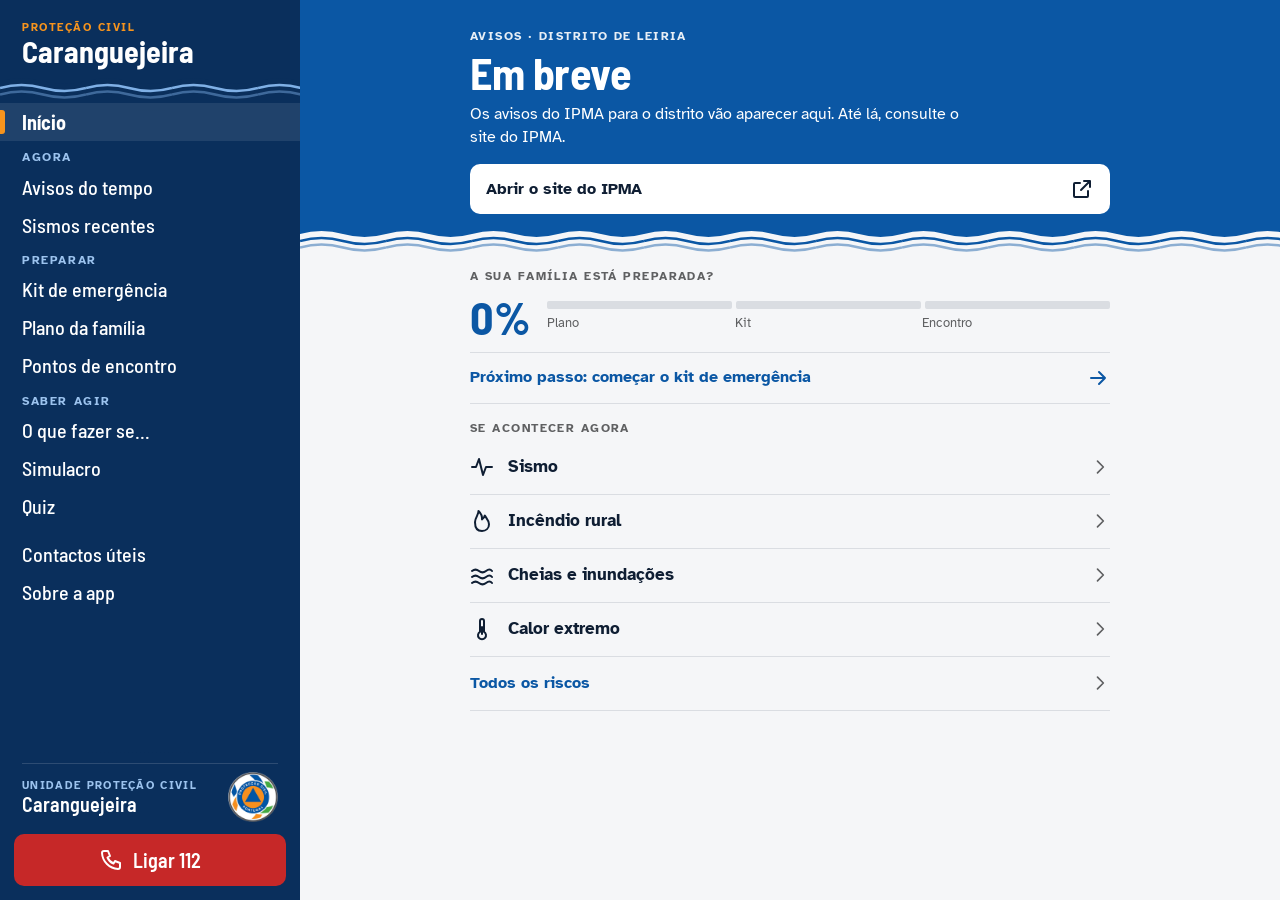
==== app/index.html @ 74f71c4e "Step 1: installable app foundation Add the web app in app/: colour theme and bundled fonts, bottom b" ====
<!doctype html>
<html lang="pt-PT">
<head>
  <meta charset="utf-8">
  <meta name="viewport" content="width=device-width, initial-scale=1, viewport-fit=cover">
  <title>Proteção Civil Caranguejeira</title>
  <meta name="description" content="Avisos, preparação e o que fazer em caso de emergência, para a freguesia de Caranguejeira.">
  <meta name="theme-color" content="#0B57A4">
  <link rel="manifest" href="manifest.webmanifest">
  <link rel="icon" href="icons/icon.svg" type="image/svg+xml">
  <link rel="apple-touch-icon" href="icons/apple-touch-icon.png">
  <meta name="mobile-web-app-capable" content="yes">
  <meta name="apple-mobile-web-app-capable" content="yes">
  <meta name="apple-mobile-web-app-status-bar-style" content="black-translucent">
  <meta name="apple-mobile-web-app-title" content="PC Caranguejeira">
  <link rel="preload" href="fonts/atkinson-hyperlegible-latin-400-normal.woff2" as="font" type="font/woff2" crossorigin>
  <link rel="preload" href="fonts/atkinson-hyperlegible-latin-700-normal.woff2" as="font" type="font/woff2" crossorigin>
  <link rel="preload" href="fonts/barlow-semi-condensed-latin-700-normal.woff2" as="font" type="font/woff2" crossorigin>
  <link rel="stylesheet" href="css/app.css">
  <script type="module" src="js/app.js"></script>
</head>
<body>
  <nav id="menu" class="drawer" aria-label="Menu principal">
    <div class="dtop">
      <p class="wm-s">PROTEÇÃO CIVIL</p>
      <p class="wm">Caranguejeira</p>
    </div>
    <div class="edge"></div>
    <div class="nav">
      <a class="n" href="#/">Início</a>
      <p class="g">AGORA</p>
      <a class="n" href="#/avisos">Avisos do tempo</a>
      <a class="n" href="#/sismos">Sismos recentes</a>
      <p class="g">PREPARAR</p>
      <a class="n" href="#/kit">Kit de emergência</a>
      <a class="n" href="#/plano">Plano da família</a>
      <a class="n" href="#/encontro">Pontos de encontro</a>
      <p class="g">SABER AGIR</p>
      <a class="n" href="#/agir">O que fazer se…</a>
      <a class="n" href="#/simulacro">Simulacro</a>
      <a class="n" href="#/quiz">Quiz</a>
      <div class="gap"></div>
      <a class="n" href="#/contactos">Contactos úteis</a>
      <a class="n" href="#/sobre">Sobre a app</a>
      <button class="n n-install" type="button" data-install data-action="install" hidden>Instalar a app</button>
    </div>
    <div class="unit">
      <div>
        <p class="unit-s">UNIDADE PROTEÇÃO CIVIL</p>
        <p class="unit-n">Caranguejeira</p>
      </div>
      <img src="img/logo-protecao-civil.png" width="50" height="50" alt="Proteção Civil">
    </div>
    <div class="dbar">
      <button class="btn btn-ghost" type="button" data-action="close-menu">
        <svg class="i" viewBox="0 0 24 24" aria-hidden="true"><path d="M6 6l12 12M18 6 6 18"/></svg>Fechar
      </button>
      <a class="btn btn-sos" href="tel:112">
        <svg class="i" viewBox="0 0 24 24" aria-hidden="true"><path d="M5 3h4l2 5-2.5 1.5a11 11 0 0 0 6 6L16 13l5 2v4a2 2 0 0 1-2 2A17 17 0 0 1 3 5a2 2 0 0 1 2-2z"/></svg><span><span class="sos-txt">Ligar </span>112</span>
      </a>
    </div>
  </nav>
  <div class="scrim" data-action="close-menu"></div>

  <main id="view" tabindex="-1"></main>

  <div class="bar">
    <button class="btn btn-menu" type="button" id="btn-menu" aria-controls="menu" aria-expanded="false" data-action="open-menu">
      <svg class="i" viewBox="0 0 24 24" aria-hidden="true"><path d="M4 7h16M4 12h16M4 17h16"/></svg>Menu
    </button>
    <a class="btn btn-sos" href="tel:112">
      <svg class="i" viewBox="0 0 24 24" aria-hidden="true"><path d="M5 3h4l2 5-2.5 1.5a11 11 0 0 0 6 6L16 13l5 2v4a2 2 0 0 1-2 2A17 17 0 0 1 3 5a2 2 0 0 1 2-2z"/></svg>Ligar 112
    </a>
  </div>

  <dialog id="install-sheet" class="sheet" aria-labelledby="sheet-title">
    <h2 id="sheet-title" class="sheet-t">Instalar a app</h2>
    <p class="sheet-d" id="sheet-desc"></p>
    <ol class="steps" id="sheet-steps"></ol>
    <button class="btn btn-primary" type="button" data-action="close-sheet">Percebi</button>
  </dialog>

  <noscript>
    <p class="noscript">Esta app precisa de JavaScript. Em caso de emergência, ligue 112.</p>
  </noscript>
</body>
</html>
---- app/css/app.css ----
/* Proteção Civil Caranguejeira — estilos da app */

@font-face { font-family: "Atkinson"; src: url(../fonts/atkinson-hyperlegible-latin-400-normal.woff2) format("woff2"); font-weight: 400; font-display: swap; }
@font-face { font-family: "Atkinson"; src: url(../fonts/atkinson-hyperlegible-latin-700-normal.woff2) format("woff2"); font-weight: 700; font-display: swap; }
@font-face { font-family: "Barlow SC"; src: url(../fonts/barlow-semi-condensed-latin-500-normal.woff2) format("woff2"); font-weight: 500; font-display: swap; }
@font-face { font-family: "Barlow SC"; src: url(../fonts/barlow-semi-condensed-latin-600-normal.woff2) format("woff2"); font-weight: 600; font-display: swap; }
@font-face { font-family: "Barlow SC"; src: url(../fonts/barlow-semi-condensed-latin-700-normal.woff2) format("woff2"); font-weight: 700; font-display: swap; }

:root {
  /* Cores do logótipo da Proteção Civil */
  --azul: #0B57A4;
  --azul-noite: #0A2F5C;
  --azul-luz: #9CC3EE;
  --laranja-pc: #F7941D;
  --verde: #2E8540;
  /* Cores fixas de emergência (escala de avisos do IPMA e 112) */
  --amarelo: #F2C200;
  --vermelho: #C62828;
  /* Neutros */
  --papel: #F5F6F8;
  --branco: #FFFFFF;
  --linha: #DADDE2;
  --tinta: #0F1E33;
  --tinta-2: #5F6062;

  --f-titulo: "Barlow SC", "Arial Narrow", sans-serif;
  --f-texto: "Atkinson", system-ui, -apple-system, "Segoe UI", sans-serif;

  --menu-w: 320px;
  --bar-h: 78px;
  --safe-t: env(safe-area-inset-top, 0px);
  --safe-b: env(safe-area-inset-bottom, 0px);
  --safe-l: env(safe-area-inset-left, 0px);
  --safe-r: env(safe-area-inset-right, 0px);

  /* Ondas do brasão de Caranguejeira */
  --onda-forma: url("data:image/svg+xml,%3Csvg xmlns='http://www.w3.org/2000/svg' viewBox='0 0 86 24'%3E%3Cpath d='M0 0H86V6Q64.5 12 43 6Q21.5 0 0 6Z'/%3E%3C/svg%3E");
  --onda-linhas: url("data:image/svg+xml,%3Csvg xmlns='http://www.w3.org/2000/svg' viewBox='0 0 86 24' fill='none' stroke='%230B57A4' stroke-width='2.6'%3E%3Cpath d='M0 13Q21.5 7 43 13T86 13'/%3E%3Cpath d='M0 19.5Q21.5 13.5 43 19.5T86 19.5' opacity='.45'/%3E%3C/svg%3E");
  --onda-linhas-claras: url("data:image/svg+xml,%3Csvg xmlns='http://www.w3.org/2000/svg' viewBox='0 0 86 24' fill='none' stroke='%237FB0E6' stroke-width='2.6'%3E%3Cpath d='M0 13Q21.5 7 43 13T86 13'/%3E%3Cpath d='M0 19.5Q21.5 13.5 43 19.5T86 19.5' opacity='.45'/%3E%3C/svg%3E");
}

*, *::before, *::after { box-sizing: border-box; }
html { -webkit-text-size-adjust: 100%; text-size-adjust: 100%; }
body {
  margin: 0;
  min-height: 100dvh;
  font-family: var(--f-texto);
  font-size: 16px;
  line-height: 1.45;
  color: var(--tinta);
  background: var(--papel);
  -webkit-font-smoothing: antialiased;
}
p, h1, h2, h3, ol, ul { margin: 0; }
a { color: inherit; }
button { font: inherit; color: inherit; background: none; border: 0; padding: 0; cursor: pointer; }
img { display: block; max-width: 100%; }
[hidden] { display: none !important; }
:focus-visible { outline: 3px solid var(--laranja-pc); outline-offset: 2px; border-radius: 4px; }
main:focus { outline: none; }

svg.i { width: 24px; height: 24px; fill: none; stroke: currentColor; stroke-width: 2; stroke-linecap: round; stroke-linejoin: round; flex: none; }

.wrap {
  width: 100%;
  max-width: 680px;
  margin: 0 auto;
  padding-left: calc(20px + var(--safe-l));
  padding-right: calc(20px + var(--safe-r));
}

/* ---------- Botões ---------- */
.btn {
  display: flex; align-items: center; justify-content: center; gap: 10px;
  min-height: 52px; padding: 0 16px; border-radius: 10px;
  font-family: var(--f-titulo); font-weight: 600; font-size: 20px; line-height: 1;
  text-decoration: none;
}
.btn-menu { flex: 1; border: 2px solid var(--azul); color: var(--azul); background: var(--branco); }
.btn-sos { flex: 1.25; background: var(--vermelho); color: #fff; }
.btn-ghost { flex: 1; border: 2px solid rgba(255, 255, 255, .7); color: #fff; }
.btn-primary { width: 100%; background: var(--azul); color: #fff; }

/* ---------- Barra de baixo (telemóvel) ---------- */
.bar {
  position: fixed; z-index: 20; left: 0; right: 0; bottom: 0;
  display: flex; gap: 10px;
  padding: 12px calc(14px + var(--safe-r)) calc(12px + var(--safe-b)) calc(14px + var(--safe-l));
  background: var(--branco);
  border-top: 1px solid var(--linha);
}
main { min-height: 100dvh; padding-bottom: calc(var(--bar-h) + var(--safe-b) + 24px); }

/* ---------- Ondas ---------- */
.edge { position: relative; height: 24px; color: var(--edge, var(--azul)); }
.edge::before, .edge::after { content: ""; position: absolute; inset: 0; }
.edge::before {
  background: currentColor;
  -webkit-mask: var(--onda-forma) 0 0 / 86px 24px repeat-x;
  mask: var(--onda-forma) 0 0 / 86px 24px repeat-x;
}
.edge::after { background: var(--onda-linhas) 0 0 / 86px 24px repeat-x; }

/* ---------- Menu lateral ---------- */
.drawer {
  position: fixed; z-index: 40; top: 0; bottom: 0; left: 0;
  width: min(var(--menu-w), 86vw);
  display: flex; flex-direction: column;
  padding-left: var(--safe-l);
  background: var(--azul-noite); color: #fff;
  transform: translateX(-100%); visibility: hidden;
  transition: transform .24s ease, visibility 0s linear .24s;
}
body.menu-open { overflow: hidden; }
body.menu-open .drawer { transform: none; visibility: visible; transition: transform .24s ease; }
.scrim {
  position: fixed; z-index: 30; inset: 0;
  background: rgba(8, 16, 30, .55);
  opacity: 0; visibility: hidden;
  transition: opacity .24s, visibility 0s linear .24s;
}
body.menu-open .scrim { opacity: 1; visibility: visible; transition: opacity .24s; }

.drawer > * { flex-shrink: 0; }
.dtop { padding: calc(28px + var(--safe-t)) 22px 10px; }
.wm-s { font-size: 11px; font-weight: 700; letter-spacing: .14em; }
.wm { font-family: var(--f-titulo); font-weight: 600; font-size: 21px; line-height: 1.05; }
.drawer .wm-s { color: var(--laranja-pc); }
.drawer .wm { font-size: 30px; font-weight: 700; }
.drawer .edge { --edge: var(--azul-noite); margin-top: -2px; }
.drawer .edge::after { background-image: var(--onda-linhas-claras); }

.nav {
  flex: 1 1 auto; min-height: 0; overflow-y: auto; overscroll-behavior: contain; padding: 4px 0;
  /* sombra em cima/em baixo quando há mais itens para deslizar */
  background:
    linear-gradient(var(--azul-noite) 30%, rgba(10, 47, 92, 0)) center top / 100% 32px no-repeat local,
    linear-gradient(rgba(10, 47, 92, 0), var(--azul-noite) 70%) center bottom / 100% 32px no-repeat local,
    radial-gradient(farthest-side at 50% 0, rgba(0, 0, 0, .45), rgba(0, 0, 0, 0)) center top / 100% 12px no-repeat scroll,
    radial-gradient(farthest-side at 50% 100%, rgba(0, 0, 0, .45), rgba(0, 0, 0, 0)) center bottom / 100% 12px no-repeat scroll;
}
.g { padding: 12px 22px 2px; font-size: 11.5px; font-weight: 700; letter-spacing: .14em; color: var(--azul-luz); }
.n {
  position: relative; display: flex; align-items: center; width: 100%; min-height: 44px; padding: 0 22px;
  font-family: var(--f-titulo); font-weight: 500; font-size: 21px; text-align: left;
  color: #fff; text-decoration: none;
}
.n[aria-current="page"] { background: rgba(255, 255, 255, .09); font-weight: 700; }
.n[aria-current="page"]::before {
  content: ""; position: absolute; left: 0; top: 7px; bottom: 7px; width: 5px;
  background: var(--laranja-pc); border-radius: 0 3px 3px 0;
}
.n-install { color: var(--laranja-pc); }
.gap { height: 10px; }

.unit {
  display: flex; align-items: center; justify-content: space-between; gap: 12px;
  margin: 0 22px; padding: 8px 0;
  border-top: 1px solid rgba(255, 255, 255, .14);
}
.unit-s { font-size: 11px; font-weight: 700; letter-spacing: .12em; color: var(--azul-luz); }
.unit-n { font-family: var(--f-titulo); font-weight: 600; font-size: 20px; line-height: 1.15; }
.unit img { width: 50px; height: 50px; flex: none; }
.dbar { display: flex; gap: 10px; padding: 4px 14px calc(14px + var(--safe-b)); }
.dbar .sos-txt { display: none; }

/* ---------- Início: estado atual ---------- */
.status { padding: calc(20px + var(--safe-t)) 0 14px; }
.s-pendente { background: var(--azul); color: #fff; --act-bg: #fff; --act-fg: var(--tinta); }
.s-verde { background: var(--verde); color: #fff; --act-bg: #fff; --act-fg: var(--tinta); }
.s-amarelo { background: var(--amarelo); color: #1A1600; --act-bg: #1A1600; --act-fg: #fff; }
.s-laranja { background: var(--laranja-pc); color: #1A1200; --act-bg: #1A1200; --act-fg: #fff; }
.s-vermelho { background: var(--vermelho); color: #fff; --act-bg: #fff; --act-fg: var(--tinta); }

.top { display: flex; justify-content: space-between; align-items: flex-end; gap: 12px; }
.status .wm-s { opacity: .85; }
.net { display: none; align-items: center; gap: 6px; font-size: 12.5px; font-weight: 700; }
.net::before { content: ""; width: 8px; height: 8px; border-radius: 50%; background: currentColor; }
html.offline .net { display: flex; }

.demo {
  display: inline-block; margin-top: 18px; padding: 3px 8px;
  border: 1.5px solid currentColor; border-radius: 6px;
  font-size: 11.5px; font-weight: 700; letter-spacing: .08em;
}
.lbl { margin-top: 26px; font-size: 12px; font-weight: 700; letter-spacing: .12em; opacity: .9; }
.demo + .lbl { margin-top: 12px; }
.big { margin-top: 6px; font-family: var(--f-titulo); font-weight: 700; font-size: 44px; line-height: 1; letter-spacing: -.01em; }
.desc { margin-top: 8px; max-width: 32em; font-size: 16px; line-height: 1.4; }
.act {
  display: flex; align-items: center; justify-content: space-between; gap: 12px;
  margin-top: 16px; min-height: 50px; padding: 0 16px; border-radius: 10px;
  background: var(--act-bg); color: var(--act-fg);
  font-weight: 700; font-size: 16px; text-decoration: none;
}

/* ---------- Instalar (cartão no início) ---------- */
.install {
  display: flex; align-items: center; gap: 8px;
  margin-top: 16px; padding: 10px 4px 10px 14px;
  background: var(--branco); border: 1px solid var(--linha); border-left: 5px solid var(--azul); border-radius: 10px;
}
.install-txt { flex: 1; min-width: 0; }
.install-t { font-weight: 700; font-size: 16px; }
.install-d { font-size: 14px; color: var(--tinta-2); line-height: 1.3; }
.btn-inst {
  min-height: 44px; padding: 0 14px; border-radius: 8px;
  background: var(--azul); color: #fff;
  font-family: var(--f-titulo); font-weight: 600; font-size: 18px;
}
.x { width: 44px; height: 44px; display: grid; place-items: center; flex: none; color: var(--tinta-2); }
.x svg { width: 20px; height: 20px; }

/* ---------- Início: secções ---------- */
.sec { padding-top: 16px; }
.cap { font-size: 12px; font-weight: 700; letter-spacing: .12em; color: var(--tinta-2); }
.prep { display: flex; align-items: center; gap: 16px; margin-top: 8px; }
.pct { min-width: 2.4ch; font-family: var(--f-titulo); font-weight: 700; font-size: 46px; line-height: 1; color: var(--azul); }
.segs { flex: 1; }
.seg { display: flex; gap: 4px; }
.seg span { position: relative; flex: 1; height: 8px; border-radius: 2px; background: var(--linha); overflow: hidden; }
.seg i { position: absolute; top: 0; bottom: 0; left: 0; background: var(--azul); }
.seglbl { display: flex; margin-top: 5px; font-size: 12.5px; color: var(--tinta-2); }
.seglbl span { flex: 1; }
.next {
  display: flex; align-items: center; justify-content: space-between; gap: 12px;
  margin-top: 12px; min-height: 52px; padding: 12px 0;
  border-top: 1px solid var(--linha); border-bottom: 1px solid var(--linha);
  font-weight: 700; font-size: 16px; color: var(--azul); text-decoration: none;
}

.rows { list-style: none; margin: 4px 0 0; padding: 0; }
.row {
  display: flex; align-items: center; gap: 14px; min-height: 54px;
  border-bottom: 1px solid var(--linha);
  font-size: 17px; font-weight: 700; color: var(--tinta); text-decoration: none;
}
.row .chev { margin-left: auto; width: 20px; height: 20px; color: var(--tinta-2); }
.row.hl { color: var(--hl, #9A5200); }
.row.more { color: var(--azul); font-size: 16px; }

/* ---------- Páginas interiores ---------- */
.phead { padding: calc(12px + var(--safe-t)) 0 10px; background: var(--azul); color: #fff; }
.back {
  display: inline-flex; align-items: center; gap: 6px; min-height: 44px; margin-left: -8px; padding: 0 8px;
  font-weight: 700; font-size: 15px; color: #fff; text-decoration: none;
}
.back svg { width: 20px; height: 20px; }
.ptitle { margin-top: 2px; font-family: var(--f-titulo); font-weight: 700; font-size: 36px; line-height: 1.05; }
.pbody { padding-top: 14px; }

.soon { margin-top: 6px; padding: 4px 0 4px 14px; border-left: 4px solid var(--laranja-pc); }
.soon-k { font-size: 12px; font-weight: 700; letter-spacing: .12em; color: #9A5200; }
.soon-t { margin-top: 4px; font-size: 17px; }
.hint { margin-top: 18px; color: var(--tinta-2); }
.hint a { color: var(--vermelho); font-weight: 700; }

.prose p { margin-top: 10px; font-size: 17px; }
.prose p:first-child { margin-top: 4px; }
.prose h2 { margin-top: 24px; font-family: var(--f-titulo); font-weight: 700; font-size: 24px; }
.prose a { color: var(--azul); font-weight: 700; }
.prose .btn { margin-top: 14px; }
.meta { margin-top: 28px; font-size: 14px; color: var(--tinta-2); }

/* ---------- Guia de instalação ---------- */
.sheet {
  width: 100%; max-width: 520px; margin: auto auto 0; padding: 22px 20px calc(20px + var(--safe-b));
  border: 0; border-radius: 18px 18px 0 0;
  background: var(--branco); color: var(--tinta);
}
.sheet::backdrop { background: rgba(8, 16, 30, .55); }
.sheet-t { font-family: var(--f-titulo); font-weight: 700; font-size: 28px; }
.sheet-d { margin-top: 6px; color: var(--tinta-2); }
.steps { list-style: none; margin: 14px 0 20px; padding: 0; counter-reset: passo; }
.steps li {
  display: flex; align-items: flex-start; gap: 14px; padding: 12px 0;
  border-bottom: 1px solid var(--linha); font-size: 17px; counter-increment: passo;
}
.steps li::before {
  content: counter(passo); flex: none; display: grid; place-items: center; width: 30px; height: 30px; border-radius: 50%;
  background: var(--azul); color: #fff; font-family: var(--f-titulo); font-weight: 700; font-size: 17px;
}
.k { display: inline-flex; align-items: center; gap: 4px; font-weight: 700; white-space: nowrap; vertical-align: bottom; }
.k svg.i { width: 20px; height: 20px; color: var(--azul); }

.noscript { padding: 40px 20px; font-size: 18px; }

/* ---------- Tablet e computador: menu sempre visível ---------- */
@media (min-width: 900px) {
  .drawer { width: 300px; transform: none; visibility: visible; transition: none; }
  .scrim, .bar, .dbar .btn-ghost { display: none; }
  .dbar .sos-txt { display: inline; }
  main { margin-left: 300px; padding-bottom: 48px; }
  .sheet { margin: auto; border-radius: 18px; }
  .status .top > div { display: none; } /* o nome já está no menu */
  .status .lbl { margin-top: 8px; }
}

/* Computador com ecrã baixo: menu mais compacto (rato, não dedo) */
@media (min-width: 900px) and (max-height: 900px) {
  .dtop { padding-top: calc(20px + var(--safe-t)); }
  .n { min-height: 38px; font-size: 20px; }
  .g { padding-top: 8px; }
}

@media (hover: hover) {
  .n:hover { background: rgba(255, 255, 255, .06); }
  .row:hover, .next:hover { background: rgba(11, 87, 164, .04); }
}

@media (prefers-reduced-motion: reduce) {
  .drawer, .scrim { transition: none !important; }
}
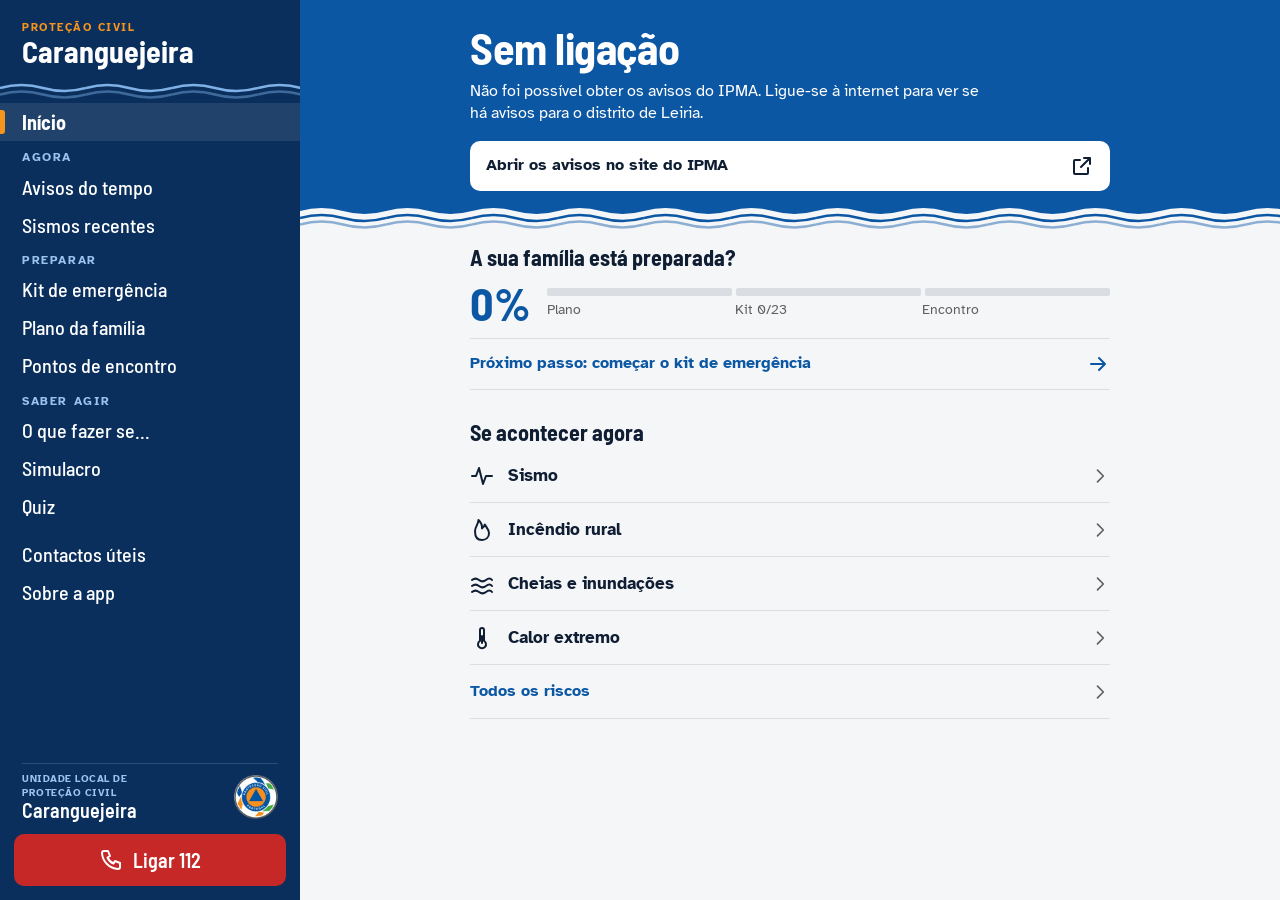
==== commit 87db5c70: "Edit pencil on editable pages, and the unit's official name - A pencil at the top right of Kit, Cont" ====
--- a/app/index.html
+++ b/app/index.html
@@ -46,7 +46,7 @@
     </div>
     <div class="unit">
       <div>
-        <p class="unit-s">UNIDADE PROTEÇÃO CIVIL</p>
+        <p class="unit-s">UNIDADE LOCAL DE PROTEÇÃO CIVIL</p>
         <p class="unit-n">Caranguejeira</p>
       </div>
       <img src="img/logo-protecao-civil.png" width="50" height="50" alt="Proteção Civil">
--- a/app/css/app.css
+++ b/app/css/app.css
@@ -56,8 +56,13 @@
 button { font: inherit; color: inherit; background: none; border: 0; padding: 0; cursor: pointer; }
 img { display: block; max-width: 100%; }
 [hidden] { display: none !important; }
-:focus-visible { outline: 3px solid var(--laranja-pc); outline-offset: 2px; border-radius: 4px; }
+/* Anel de foco em dois tons: tinta com um halo branco. Vê-se em qualquer fundo,
+   incluindo o amarelo, o laranja e o vermelho dos avisos. */
+:focus-visible { outline: 3px solid var(--tinta); outline-offset: 2px; box-shadow: 0 0 0 7px #fff; border-radius: 4px; }
 main:focus { outline: none; }
+
+/* Só para leitores de ecrã */
+.vh { position: absolute; width: 1px; height: 1px; margin: -1px; padding: 0; overflow: hidden; clip: rect(0 0 0 0); white-space: nowrap; border: 0; }
 
 svg.i { width: 24px; height: 24px; fill: none; stroke: currentColor; stroke-width: 2; stroke-linecap: round; stroke-linejoin: round; flex: none; }
 
@@ -129,6 +134,8 @@
 .drawer .wm { font-size: 30px; font-weight: 700; }
 .drawer .edge { --edge: var(--azul-noite); margin-top: -2px; }
 .drawer .edge::after { background-image: var(--onda-linhas-claras); }
+/* No menu azul-noite, o laranja do logótipo tem contraste de sobra (cerca de 6:1). */
+.drawer :focus-visible { outline-color: var(--laranja-pc); box-shadow: none; }
 
 .nav {
   flex: 1 1 auto; min-height: 0; overflow-y: auto; overscroll-behavior: contain; padding: 4px 0;
@@ -154,13 +161,14 @@
 .gap { height: 10px; }
 
 .unit {
-  display: flex; align-items: center; justify-content: space-between; gap: 12px;
+  display: flex; align-items: center; justify-content: space-between; gap: 10px;
   margin: 0 22px; padding: 8px 0;
   border-top: 1px solid rgba(255, 255, 255, .14);
 }
-.unit-s { font-size: 11px; font-weight: 700; letter-spacing: .12em; color: var(--azul-luz); }
+/* Cabe numa linha no menu; num ecrã mais estreito parte-se em duas linhas iguais. */
+.unit-s { font-size: 10px; font-weight: 700; line-height: 1.35; letter-spacing: .05em; color: var(--azul-luz); text-wrap: balance; }
 .unit-n { font-family: var(--f-titulo); font-weight: 600; font-size: 20px; line-height: 1.15; }
-.unit img { width: 50px; height: 50px; flex: none; }
+.unit img { width: 44px; height: 44px; flex: none; }
 .dbar { display: flex; gap: 10px; padding: 4px 14px calc(14px + var(--safe-b)); }
 .dbar .sos-txt { display: none; }
 
@@ -173,54 +181,51 @@
 .s-vermelho { background: var(--vermelho); color: #fff; --act-bg: #fff; --act-fg: var(--tinta); }
 
 .top { display: flex; justify-content: space-between; align-items: flex-end; gap: 12px; }
-.status .wm-s { opacity: .85; }
-.net { display: none; align-items: center; gap: 6px; font-size: 12.5px; font-weight: 700; }
+.status .wm-s { font-size: 13px; opacity: .85; }
+.net { display: none; align-items: center; gap: 6px; font-size: 14px; font-weight: 700; }
 .net::before { content: ""; width: 8px; height: 8px; border-radius: 50%; background: currentColor; }
 html.offline .net { display: flex; }
 
+.estado { margin-top: 26px; }
 .demo {
-  display: inline-block; margin-top: 18px; padding: 3px 8px;
+  display: block; width: fit-content; margin-bottom: 16px; padding: 3px 8px;
   border: 1.5px solid currentColor; border-radius: 6px;
-  font-size: 11.5px; font-weight: 700; letter-spacing: .08em;
-}
-.lbl { margin-top: 26px; font-size: 12px; font-weight: 700; letter-spacing: .12em; opacity: .9; }
-.demo + .lbl { margin-top: 12px; }
-.big { margin-top: 6px; font-family: var(--f-titulo); font-weight: 700; font-size: 44px; line-height: 1; letter-spacing: -.01em; }
-.desc { margin-top: 8px; max-width: 32em; font-size: 16px; line-height: 1.4; }
+  font-size: 13px; font-weight: 700; letter-spacing: .06em;
+}
+.big { font-family: var(--f-titulo); font-weight: 700; font-size: 44px; line-height: 1; letter-spacing: -.01em; text-wrap: balance; }
+/* Nível do aviso: faz parte do título, com ícone e texto, para não depender só da cor. */
+.nivel {
+  display: flex; align-items: center; gap: 8px; margin-bottom: 8px;
+  font-size: 24px; line-height: 1.1; letter-spacing: 0;
+}
+.nivel svg.i { width: 26px; height: 26px; stroke-width: 2.4; }
+.desc { margin-top: 10px; max-width: 32em; font-size: 16px; line-height: 1.4; text-wrap: pretty; }
 .act {
   display: flex; align-items: center; justify-content: space-between; gap: 12px;
   margin-top: 16px; min-height: 50px; padding: 0 16px; border-radius: 10px;
   background: var(--act-bg); color: var(--act-fg);
   font-weight: 700; font-size: 16px; text-decoration: none;
 }
-
-/* ---------- Instalar (cartão no início) ---------- */
-.install {
-  display: flex; align-items: center; gap: 8px;
-  margin-top: 16px; padding: 10px 4px 10px 14px;
-  background: var(--branco); border: 1px solid var(--linha); border-left: 5px solid var(--azul); border-radius: 10px;
-}
-.install-txt { flex: 1; min-width: 0; }
-.install-t { font-weight: 700; font-size: 16px; }
-.install-d { font-size: 14px; color: var(--tinta-2); line-height: 1.3; }
-.btn-inst {
-  min-height: 44px; padding: 0 14px; border-radius: 8px;
-  background: var(--azul); color: #fff;
-  font-family: var(--f-titulo); font-weight: 600; font-size: 18px;
-}
-.x { width: 44px; height: 44px; display: grid; place-items: center; flex: none; color: var(--tinta-2); }
-.x svg { width: 20px; height: 20px; }
+.st-mais {
+  display: flex; align-items: center; gap: 4px; width: fit-content;
+  margin-top: 8px; min-height: 44px;
+  font-weight: 700; font-size: 16px; color: inherit; text-underline-offset: 3px;
+}
+.st-mais .chev { width: 18px; height: 18px; }
+.st-meta { margin-top: 6px; font-size: 14px; line-height: 1.35; }
+.st-meta a { display: inline-block; padding: 4px 0; font-weight: 700; color: inherit; text-underline-offset: 3px; }
 
 /* ---------- Início: secções ---------- */
-.sec { padding-top: 16px; }
-.cap { font-size: 12px; font-weight: 700; letter-spacing: .12em; color: var(--tinta-2); }
-.prep { display: flex; align-items: center; gap: 16px; margin-top: 8px; }
+.sec { padding-top: 30px; }
+.wrap > .sec:first-child { padding-top: 16px; }
+.sh { font-family: var(--f-titulo); font-weight: 700; font-size: 22px; line-height: 1.15; color: var(--tinta); text-wrap: balance; }
+.prep { display: flex; align-items: center; gap: 16px; margin-top: 10px; }
 .pct { min-width: 2.4ch; font-family: var(--f-titulo); font-weight: 700; font-size: 46px; line-height: 1; color: var(--azul); }
 .segs { flex: 1; }
 .seg { display: flex; gap: 4px; }
 .seg span { position: relative; flex: 1; height: 8px; border-radius: 2px; background: var(--linha); overflow: hidden; }
 .seg i { position: absolute; top: 0; bottom: 0; left: 0; background: var(--azul); }
-.seglbl { display: flex; margin-top: 5px; font-size: 12.5px; color: var(--tinta-2); }
+.seglbl { display: flex; margin-top: 6px; font-size: 14px; line-height: 1.2; color: var(--tinta-2); }
 .seglbl span { flex: 1; }
 .next {
   display: flex; align-items: center; justify-content: space-between; gap: 12px;
@@ -239,6 +244,23 @@
 .row.hl { color: var(--hl, #9A5200); }
 .row.more { color: var(--azul); font-size: 16px; }
 
+/* ---------- Instalar (linha no fim do início) ---------- */
+.install {
+  display: flex; align-items: center; gap: 8px;
+  margin-top: 30px; padding: 12px 0;
+  border-top: 1px solid var(--linha); border-bottom: 1px solid var(--linha);
+}
+.install-txt { flex: 1; min-width: 0; }
+.install-t { font-weight: 700; font-size: 17px; }
+.install-d { font-size: 15px; color: var(--tinta-2); line-height: 1.3; }
+.btn-inst {
+  min-height: 44px; padding: 0 16px; border-radius: 8px;
+  background: var(--azul); color: #fff;
+  font-weight: 700; font-size: 16px;
+}
+.x { width: 44px; height: 44px; margin-right: -10px; display: grid; place-items: center; flex: none; color: var(--tinta-2); }
+.x svg { width: 20px; height: 20px; }
+
 /* ---------- Páginas interiores ---------- */
 .phead { padding: calc(12px + var(--safe-t)) 0 10px; background: var(--azul); color: #fff; }
 .back {
@@ -246,14 +268,442 @@
   font-weight: 700; font-size: 15px; color: #fff; text-decoration: none;
 }
 .back svg { width: 20px; height: 20px; }
+.phead .wrap { position: relative; }
+/* Lápis para quem gere a app: abre o formulário desta página no Pages CMS. */
+.ed {
+  position: absolute; top: 0; right: 8px;
+  display: grid; place-items: center; width: 44px; height: 44px; border-radius: 50%;
+  color: #fff; transition: background-color .15s ease-out;
+}
+.ed:hover { background: rgb(255 255 255 / .16); }
+.ed svg { width: 22px; height: 22px; }
 .ptitle { margin-top: 2px; font-family: var(--f-titulo); font-weight: 700; font-size: 36px; line-height: 1.05; }
 .pbody { padding-top: 14px; }
 
-.soon { margin-top: 6px; padding: 4px 0 4px 14px; border-left: 4px solid var(--laranja-pc); }
-.soon-k { font-size: 12px; font-weight: 700; letter-spacing: .12em; color: #9A5200; }
-.soon-t { margin-top: 4px; font-size: 17px; }
+.soon { margin-top: 10px; padding-bottom: 16px; border-bottom: 1px solid var(--linha); }
+.soon-k { font-family: var(--f-titulo); font-weight: 700; font-size: 22px; line-height: 1.15; }
+.soon-t { margin-top: 6px; font-size: 17px; }
 .hint { margin-top: 18px; color: var(--tinta-2); }
 .hint a { color: var(--vermelho); font-weight: 700; }
+.intro { margin-top: 4px; font-size: 17px; text-wrap: pretty; }
+.intro a { color: var(--vermelho); font-weight: 700; }
+
+/* ---------- Guias "O que fazer se…" e contactos ---------- */
+.guia-sec { padding-top: 26px; }
+.pbody > .guia-sec:first-child, [data-guia-visual] > .guia-sec:first-child { padding-top: 6px; }
+.passos { list-style: none; margin: 4px 0 0; padding: 0; }
+.passos li { padding: 12px 0; border-bottom: 1px solid var(--linha); font-size: 17px; line-height: 1.45; text-wrap: pretty; }
+.passos a, .nota a { color: var(--azul); font-weight: 700; text-underline-offset: 3px; }
+.nota { margin-top: 6px; color: var(--tinta-2); }
+
+.cts { list-style: none; margin: 4px 0 0; padding: 0; }
+.cts > li { border-bottom: 1px solid var(--linha); }
+.ct {
+  display: flex; align-items: center; gap: 14px; min-height: 64px; padding: 12px 0;
+  color: var(--tinta); text-decoration: none;
+}
+.ct-fonte { margin-top: -6px; padding-bottom: 12px; font-size: 14px; color: var(--tinta-2); }
+.ct-fonte a { display: inline-block; padding: 4px 0; color: var(--azul); font-weight: 700; text-underline-offset: 3px; }
+.ct-txt { flex: 1; min-width: 0; }
+.ct-t { display: block; font-size: 17px; font-weight: 700; line-height: 1.3; }
+.ct-num { display: block; margin-top: 2px; font-family: var(--f-titulo); font-weight: 700; font-size: 26px; line-height: 1.1; color: var(--azul); }
+.ct-sos .ct-num { color: var(--vermelho); font-size: 34px; }
+.ct-falta { display: block; margin-top: 4px; font-size: 15px; font-weight: 700; color: var(--tinta-2); }
+.ct-d { display: block; margin-top: 4px; font-size: 15px; line-height: 1.35; color: var(--tinta-2); }
+.ct-ic { flex: none; width: 48px; height: 48px; display: grid; place-items: center; border-radius: 50%; background: var(--azul); color: #fff; }
+.ct-sos .ct-ic { background: var(--vermelho); }
+
+/* ---------- Avisos do tempo e sismos (dados do IPMA) ---------- */
+.obtido { margin-top: 8px; font-size: 14px; color: var(--tinta-2); }
+.avs, .sis { list-style: none; margin: 6px 0 0; padding: 0; }
+
+/* Cada aviso diz o nível por escrito; a bola de cor é só um reforço. */
+.av { padding: 14px 0 12px; border-bottom: 1px solid var(--linha); }
+.av-amarelo { --cor: var(--amarelo); --cor-t: #6B5600; }
+.av-laranja { --cor: var(--laranja-pc); --cor-t: #9A5200; }
+.av-vermelho { --cor: var(--vermelho); --cor-t: #A31F1F; }
+.av-n { display: flex; align-items: center; gap: 8px; font-size: 15px; font-weight: 700; color: var(--cor-t); }
+.av-cor { flex: none; width: 14px; height: 14px; border-radius: 50%; background: var(--cor); box-shadow: inset 0 0 0 1.5px rgb(0 0 0 / .2); }
+.av-t { margin-top: 4px; font-family: var(--f-titulo); font-weight: 700; font-size: 26px; line-height: 1.1; }
+.av-q { margin-top: 4px; font-size: 16px; font-weight: 700; }
+.av-d { margin-top: 6px; font-size: 16px; line-height: 1.4; text-wrap: pretty; }
+.av-g {
+  display: inline-flex; align-items: center; gap: 8px; min-height: 44px; margin-top: 2px;
+  font-weight: 700; color: var(--azul); text-underline-offset: 3px;
+}
+.av-g svg.i { width: 18px; height: 18px; }
+
+.sis-i { display: flex; align-items: flex-start; gap: 14px; padding: 12px 0; border-bottom: 1px solid var(--linha); }
+.sis-m { flex: none; width: 66px; display: flex; flex-direction: column; align-items: center; padding-top: 2px; }
+.sis-m b { font-family: var(--f-titulo); font-weight: 700; font-size: 28px; line-height: 1; color: var(--azul); }
+.sis-m span { margin-top: 3px; font-size: 13px; color: var(--tinta-2); }
+.sis-txt { flex: 1; min-width: 0; }
+.sis-r { display: block; font-size: 17px; font-weight: 700; line-height: 1.3; }
+.sis-q { display: block; margin-top: 2px; font-size: 15px; color: var(--tinta-2); }
+.sis-s { display: block; margin-top: 4px; font-size: 15px; font-weight: 700; color: #9A5200; }
+.sis-vazio { margin-top: 8px; font-size: 16px; }
+.pbody > .next { margin-top: 26px; }
+
+/* Ponto "ao vivo" junto da hora: cheio com dados frescos, vazio sem ligação. */
+.vivo {
+  position: relative; display: inline-block; width: 8px; height: 8px; margin-right: 7px;
+  border-radius: 50%; background: currentColor; vertical-align: 1px;
+}
+.vivo::after {
+  content: ""; position: absolute; inset: 0; border-radius: 50%;
+  border: 1.5px solid currentColor; opacity: 0;
+}
+.vivo.pulsar::after { animation: vivo 1.1s cubic-bezier(.16, 1, .3, 1); }
+@keyframes vivo { from { transform: scale(1); opacity: .8; } to { transform: scale(3.2); opacity: 0; } }
+.vivo-off { background: transparent; box-shadow: inset 0 0 0 1.5px currentColor; }
+.obtido .vivo { color: var(--verde); }
+.obtido .vivo-off { color: var(--tinta-2); }
+
+/* Tocar numa barra ou num ponto realça a linha correspondente da lista. */
+.av, .sis-btn { margin-inline: -8px; padding-inline: 8px; }
+.av.foco { animation: realce 1.8s ease-out; }
+@keyframes realce { from { background: color-mix(in srgb, var(--cor, var(--azul)) 26%, transparent); } }
+
+/* Avisos: os próximos 3 dias numa linha, com a hora atual marcada. */
+.tl { margin: 18px 0 2px; }
+.tl-dias { display: grid; grid-template-columns: repeat(3, 1fr); font-size: 14px; font-weight: 700; color: var(--tinta-2); }
+.tl-dias span { padding: 0 0 2px 6px; border-left: 1.5px solid var(--linha); }
+.tl-linhas { position: relative; padding-bottom: 24px; }
+.tl-linha { padding-top: 8px; }
+/* O nome tapa a linha "Agora" para se ler bem. */
+.tl-nome { position: relative; z-index: 1; display: block; width: fit-content; padding-right: 8px; background: var(--papel); font-size: 15px; font-weight: 700; line-height: 1.2; }
+.tl-pista {
+  position: relative; display: block; height: 18px; margin-top: 4px; border-radius: 5px;
+  background:
+    linear-gradient(90deg, transparent calc(33.333% - 1px), rgb(15 30 51 / .14) 0 calc(33.333% + .5px), transparent 0 calc(66.666% - 1px), rgb(15 30 51 / .14) 0 calc(66.666% + .5px), transparent 0),
+    #E8EBEF;
+}
+.tl-b {
+  position: absolute; top: 0; bottom: 0; left: var(--x); width: var(--w);
+  border-radius: 5px; background: var(--cor); box-shadow: inset 0 0 0 1px rgb(0 0 0 / .2); cursor: pointer;
+}
+.tl-amarelo { --cor: var(--amarelo); }
+.tl-laranja { --cor: var(--laranja-pc); }
+.tl-vermelho { --cor: var(--vermelho); }
+.tl-livre { --cor: #CBE5D2; box-shadow: none; cursor: default; }
+.tl-agora { position: absolute; top: 2px; bottom: 20px; left: var(--x); width: 2px; margin-left: -1px; background: var(--tinta); border-radius: 1px; }
+.tl-agora > span { position: absolute; top: 100%; left: 50%; margin-top: 3px; transform: translateX(-50%); font-size: 13px; font-weight: 700; white-space: nowrap; }
+.tl-agora.ini > span { left: -1px; transform: none; }
+/* A barra desenha-se da esquerda para a direita, como o tempo a passar. */
+.tl.play .tl-b { animation: tl-revelar .75s cubic-bezier(.16, 1, .3, 1) calc(150ms + var(--i, 0) * 90ms) both; }
+.tl.play .tl-agora { animation: tl-agora .45s cubic-bezier(.16, 1, .3, 1) 60ms both; }
+@keyframes tl-revelar { from { clip-path: inset(0 100% 0 0 round 5px); } to { clip-path: inset(0 0 0 0 round 5px); } }
+@keyframes tl-agora { from { opacity: 0; transform: scaleY(.2); } }
+
+/* Sismos: Caranguejeira ao centro, anéis a 25, 50 e 100 km. 1 unidade do SVG = 1 km. */
+.radar { margin: 14px auto 0; max-width: 400px; }
+.radar-svg { display: block; width: 100%; height: auto; overflow: visible; }
+.radar-fundo { fill: var(--branco); }
+.radar-eixo { stroke: var(--linha); stroke-width: 1; stroke-dasharray: 2 4; vector-effect: non-scaling-stroke; }
+.radar-anel { fill: none; stroke: #C3C9D1; stroke-width: 1; vector-effect: non-scaling-stroke; transform-box: fill-box; transform-origin: center; }
+.radar-km, .radar-lbl, .radar-n, .radar-escala text { font-family: var(--f-texto); font-size: 8.6px; fill: var(--tinta-2); }
+.radar-lbl, .radar-n { font-weight: 700; fill: var(--tinta); }
+.radar-n { text-anchor: middle; }
+/* Os nomes ficam por cima dos pontos, com um contorno branco, e não apanham toques. */
+.radar-textos text { paint-order: stroke; stroke: var(--branco); stroke-width: 3px; stroke-linejoin: round; pointer-events: none; }
+.radar-lbl-ref { fill: var(--tinta-2); }
+.radar-ref { fill: var(--tinta-2); }
+.radar-centro { fill: var(--vermelho); stroke: var(--branco); stroke-width: 1.5; vector-effect: non-scaling-stroke; }
+.radar-ponto {
+  fill: var(--azul); fill-opacity: .3; stroke: var(--azul); stroke-width: 1.2; vector-effect: non-scaling-stroke;
+  transform-box: fill-box; transform-origin: center;
+}
+.recente .radar-ponto, .radar-escala .radar-ponto { fill-opacity: .8; }
+.radar-onda { fill: none; stroke: var(--azul); stroke-width: 1.5; vector-effect: non-scaling-stroke; opacity: 0; transform-box: fill-box; transform-origin: center; }
+.radar-toque { fill: transparent; cursor: pointer; }
+.radar-p.sel .radar-ponto { fill-opacity: 1; stroke: var(--tinta); stroke-width: 2.5; }
+.radar-leg { display: flex; align-items: flex-start; gap: 14px; margin-top: 12px; }
+.radar-escala { flex: none; width: 152px; height: auto; }
+.radar-leg p { font-size: 14px; line-height: 1.4; color: var(--tinta-2); text-wrap: pretty; }
+/* Os anéis abrem-se a partir do centro; depois cada sismo aparece, do mais antigo para o
+   mais recente, com uma onda a espalhar-se a partir do epicentro. */
+.radar.play .radar-anel { animation: radar-anel .8s cubic-bezier(.16, 1, .3, 1) calc(var(--i) * 120ms) both; }
+.radar.play .radar-ponto { animation: radar-ponto .5s cubic-bezier(.16, 1, .3, 1) var(--d) both; }
+.radar.play .radar-onda, .radar-p.pulsar .radar-onda { animation: radar-onda 1.3s cubic-bezier(.16, 1, .3, 1) var(--d) both; }
+.radar-p.pulsar .radar-onda { --d: 0ms; }
+@keyframes radar-anel { from { transform: scale(.15); opacity: 0; } }
+@keyframes radar-ponto { from { transform: scale(0); } }
+@keyframes radar-onda { from { transform: scale(1); opacity: .75; } to { transform: scale(4.2); opacity: 0; } }
+
+.sis-btn { width: calc(100% + 16px); text-align: left; cursor: pointer; }
+.sis-btn[aria-pressed="true"] { background: #E3EDF8; }
+.sis-btn[aria-pressed="true"] .sis-m b { color: var(--tinta); }
+
+/* ---------- Figuras dos guias (folha de referência para quem edita) ---------- */
+.figs {
+  list-style: none; margin: 16px 0 0; padding: 0;
+  display: grid; grid-template-columns: repeat(auto-fill, minmax(104px, 1fr)); gap: 18px 12px;
+}
+.figs li { display: flex; flex-direction: column; align-items: center; gap: 6px; }
+.figs code { font-size: 14px; font-weight: 700; color: var(--tinta); overflow-wrap: anywhere; text-align: center; }
+
+/* ---------- Kit de emergência ---------- */
+.kit-prog { margin-top: 18px; }
+.kit-num { display: flex; align-items: baseline; gap: 8px; }
+.kit-de { font-size: 17px; font-weight: 700; color: var(--tinta-2); }
+.kit-prog .seg { margin-top: 10px; }
+.kit-cat { padding-top: 26px; }
+.kit-h { display: flex; align-items: baseline; justify-content: space-between; gap: 12px; }
+.kit-n { flex: none; font-family: var(--f-texto); font-size: 15px; font-weight: 700; color: var(--tinta-2); }
+.kit-dica { margin-top: 2px; font-size: 15px; color: var(--tinta-2); }
+
+/* ---------- Guias visuais: passos curtos com figuras ---------- */
+.vis-passos { list-style: none; margin: 6px 0 0; padding: 0; }
+.vis-passo { display: flex; align-items: center; gap: 16px; padding: 14px 0; border-bottom: 1px solid var(--linha); }
+.fig-caixa { position: relative; flex: none; }
+.fig {
+  display: block; width: 92px; height: 92px; padding: 8px;
+  border: 1px solid var(--linha); border-radius: 14px; background: var(--branco);
+  transition: transform .12s ease-out;
+}
+.fig:active { transform: scale(.96); }
+.fig-svg { display: block; width: 100%; height: 100%; overflow: hidden; }
+.fig-n {
+  position: absolute; z-index: 1; top: -9px; left: -9px;
+  display: grid; place-items: center; width: 34px; height: 34px;
+  border: 3px solid var(--papel); border-radius: 50%; background: var(--azul); color: #fff;
+  font-family: var(--f-titulo); font-weight: 700; font-size: 17px; line-height: 1;
+}
+.vis-txt { flex: 1; min-width: 0; }
+.vis-t { font-family: var(--f-titulo); font-weight: 700; font-size: 22px; line-height: 1.15; text-wrap: balance; }
+.vis-q { color: var(--vermelho); }
+.nw { white-space: nowrap; }
+.vis-t a { color: inherit; text-underline-offset: 3px; }
+.vis-d { margin-top: 4px; font-size: 16px; line-height: 1.4; color: var(--tinta-2); text-wrap: pretty; }
+
+/* Recolhidos: o que não é urgente */
+.mais-grupo { margin-top: 26px; border-top: 1px solid var(--linha); }
+.mais { border-bottom: 1px solid var(--linha); }
+.mais > summary {
+  display: flex; align-items: center; justify-content: space-between; gap: 12px; min-height: 58px;
+  list-style: none; cursor: pointer;
+  font-family: var(--f-titulo); font-weight: 700; font-size: 22px;
+}
+.mais > summary::-webkit-details-marker { display: none; }
+.mais > summary .chev { width: 22px; height: 22px; color: var(--tinta-2); transition: transform .25s cubic-bezier(.16, 1, .3, 1); }
+.mais[open] > summary .chev { transform: rotate(90deg); }
+.mais .passos { margin: 0 0 6px; }
+.mais .passos li:last-child { border-bottom: 0; }
+@supports selector(::details-content) {
+  .mais { interpolate-size: allow-keywords; }
+  .mais::details-content { height: 0; overflow: clip; transition: height .3s cubic-bezier(.16, 1, .3, 1), content-visibility .3s allow-discrete; }
+  .mais[open]::details-content { height: auto; }
+}
+
+/* Desenho das figuras */
+.f-l { fill: none; stroke: var(--tinta); stroke-width: 2.5; stroke-linecap: round; stroke-linejoin: round; }
+.f-p { fill: none; stroke: var(--tinta); stroke-width: 4.5; stroke-linecap: round; stroke-linejoin: round; }
+.f-h { fill: var(--tinta); }
+.f-branco { fill: #fff; stroke: var(--tinta); stroke-width: 2.5; stroke-linejoin: round; }
+.f-folha { fill: var(--azul-luz); stroke: var(--tinta); stroke-width: 2.5; stroke-linejoin: round; }
+.f-vidro { fill: #DCEAF8; }
+.f-escuro { fill: #2B3A4F; }
+.f-fogo { fill: var(--vermelho); }
+.f-fogo2 { fill: var(--amarelo); }
+.f-fumo { fill: #A9B1BB; }
+.f-calor { fill: none; stroke: var(--vermelho); stroke-width: 2.5; stroke-linecap: round; }
+.f-onda { fill: none; stroke: var(--azul); stroke-width: 2.5; stroke-linecap: round; }
+.f-nao { stroke: var(--vermelho); stroke-width: 3.5; stroke-linecap: round; }
+.f-num { font-family: var(--f-titulo); font-weight: 700; font-size: 12px; fill: var(--vermelho); text-anchor: middle; }
+.f-tacho { fill: var(--tinta); }
+.f-pega { fill: none; stroke: var(--tinta); stroke-width: 4; stroke-linecap: round; }
+.f-braco { fill: none; stroke: var(--tinta); stroke-width: 6; stroke-linecap: round; }
+.f-dedo { fill: none; stroke: var(--tinta); stroke-width: 3.4; stroke-linecap: round; }
+.f-peitoril { fill: none; stroke: var(--tinta); stroke-width: 4; stroke-linecap: round; }
+.f-mesa, .f-poste { fill: none; stroke: var(--tinta); stroke-width: 4.5; stroke-linecap: round; }
+.f-tronco { fill: none; stroke: #5B4A3A; stroke-width: 4.5; stroke-linecap: round; }
+.f-copa { fill: var(--verde); }
+.f-ramo { fill: none; stroke: #5B4A3A; stroke-width: 3; stroke-linecap: round; }
+.f-carro { fill: var(--azul-luz); stroke: var(--tinta); stroke-width: 2.5; stroke-linejoin: round; }
+.f-vidro-carro { fill: #fff; }
+.f-roda { fill: var(--tinta); }
+.f-seta, .f-cadeira { fill: none; stroke: var(--tinta); stroke-width: 3; stroke-linecap: round; stroke-linejoin: round; }
+.f-seta-azul { fill: none; stroke: var(--azul); stroke-width: 3; stroke-linecap: round; stroke-linejoin: round; }
+.f-tracejado { fill: none; stroke: var(--azul); stroke-width: 3; stroke-linecap: round; stroke-dasharray: 2 6; }
+.f-janelas { fill: none; stroke: var(--tinta-2); stroke-width: 3; }
+.f-tijolo { fill: var(--tinta-2); }
+.f-rasto, .f-vento { fill: none; stroke: var(--tinta-2); stroke-width: 2.5; stroke-linecap: round; }
+.f-tremor { fill: none; stroke: var(--tinta-2); stroke-width: 2; stroke-linecap: round; stroke-linejoin: round; }
+.f-garrafa { fill: var(--laranja-pc); stroke: var(--tinta); stroke-width: 2.5; stroke-linejoin: round; }
+.f-pau { stroke: #8A6A3A; stroke-width: 3; stroke-linecap: round; }
+.f-agua { fill: #7FB0E6; }
+.f-gota { fill: var(--azul); }
+.f-pano { fill: #fff; stroke: var(--tinta); stroke-width: 2; }
+.f-olho { fill: #fff; }
+.f-cabo { fill: none; stroke: var(--tinta); stroke-width: 2.5; stroke-linecap: round; }
+.f-faisca { fill: none; stroke: var(--laranja-pc); stroke-width: 2.5; stroke-linecap: round; }
+.f-ok { fill: var(--azul); }
+.f-visto { fill: none; stroke: #fff; stroke-width: 3; stroke-linecap: round; stroke-linejoin: round; }
+.f-sol { fill: var(--amarelo); }
+.f-raios { fill: none; stroke: var(--laranja-pc); stroke-width: 2.5; stroke-linecap: round; }
+.f-estore { fill: #E9EDF2; stroke: var(--tinta); stroke-width: 2; }
+.f-ripas { fill: none; stroke: var(--tinta-2); stroke-width: 1.5; }
+.f-pa { fill: var(--tinta-2); }
+.f-coracao { fill: var(--vermelho); }
+.f-nuvem { fill: #7A8594; }
+.f-raio { fill: var(--amarelo); stroke: var(--tinta); stroke-width: 1.5; stroke-linejoin: round; }
+.f-bengala { fill: none; stroke: #5B4A3A; stroke-width: 2.5; stroke-linecap: round; }
+.f-gorro { fill: var(--azul); }
+.f-cachecol { fill: var(--vermelho); }
+.f-neve, .f-ar { fill: none; stroke: var(--azul); stroke-width: 2.5; stroke-linecap: round; }
+.f-fumo-l { fill: none; stroke: #A9B1BB; stroke-width: 3; stroke-linecap: round; }
+.f-cama { fill: none; stroke: var(--tinta); stroke-width: 3.5; stroke-linecap: round; stroke-linejoin: round; }
+.f-lua { fill: var(--amarelo); }
+.f-desligar { fill: none; stroke: var(--vermelho); stroke-width: 3; stroke-linecap: round; }
+.f-placa { fill: var(--laranja-pc); stroke: var(--tinta); stroke-width: 1.5; }
+.f-bandeira { fill: var(--azul); }
+.f-luz { fill: #FFE680; }
+.f-l-claro { fill: none; stroke: #fff; stroke-width: 2; stroke-linecap: round; }
+.f-pulso { fill: none; stroke: var(--vermelho); stroke-width: 2.5; stroke-linecap: round; stroke-linejoin: round; }
+
+/* Movimento das figuras: cada uma mostra o gesto uma vez (classe .play) e acaba no desenho final. */
+.fig-svg [class*="fx-"] { transform-box: fill-box; transform-origin: 50% 50%; }
+.fig-svg .fx-tremer, .fig-svg .fx-apagar { transform-origin: 50% 100%; }
+.fig-svg .fx-fechar { transform-origin: 0 50%; }
+.fig-svg .fx-acenar { transform-box: view-box; transform-origin: 28px 34px; }
+.fig-svg .fx-apagar { transform: scale(0); opacity: 0; }
+.fig-svg .fx-riscar { stroke-dasharray: 1; }
+.fig-svg .fx-abrir { transform-origin: 0 50%; }
+.fig-svg .fx-dobrar, .fig-svg .fx-encher { transform-origin: 50% 100%; }
+.fig-svg .fx-baixar { transform-origin: 50% 0; }
+.fig-svg .fx-rasto { opacity: 0; }
+
+.fig.play .fx-correr { animation: f-correr 1.3s ease-out var(--atraso, 0ms) both; }
+.fig.play .fx-tremer { animation: f-tremer .35s ease-in-out var(--atraso, 0ms) 4 alternate; }
+.fig.play .fx-fechar { animation: f-fechar 1.1s cubic-bezier(.65, 0, .35, 1) calc(var(--atraso, 0ms) + 150ms) both; }
+.fig.play .fx-vibrar { animation: f-vibrar .5s ease-in-out var(--atraso, 0ms) 2; }
+.fig.play .fx-ondas path { animation: f-onda .7s ease-out calc(var(--atraso, 0ms) + 200ms) 2 backwards; }
+.fig.play .fx-ondas .f-onda2 { animation-delay: calc(var(--atraso, 0ms) + 350ms); }
+.fig.play .fx-fumo { animation: f-fumo 1.6s ease-out var(--atraso, 0ms) both; }
+.fig.play .fx-gatas { animation: f-gatas 1.6s ease-out var(--atraso, 0ms) both; }
+.fig.play .fx-mao { animation: f-mao 1.6s ease-in-out var(--atraso, 0ms) both; }
+.fig.play .fx-calor path { animation: f-calor 1s ease-out calc(var(--atraso, 0ms) + 550ms) both; }
+.fig.play .fx-calor path + path { animation-delay: calc(var(--atraso, 0ms) + 700ms); }
+.fig.play .fx-descer { animation: f-descer 1.4s ease-in-out var(--atraso, 0ms) both; }
+.fig.play .fx-riscar { animation: f-riscar .5s ease-out calc(var(--atraso, 0ms) + var(--d, 600ms)) both; }
+.fig.play .fx-acenar { animation: f-acenar .4s ease-in-out var(--atraso, 0ms) 4 alternate; }
+.fig.play .fx-rolar { animation: f-rolar 1.5s ease-in-out var(--atraso, 0ms) both; }
+.fig.play .fx-apagar { animation: f-apagar 1.6s ease-in var(--atraso, 0ms) both; }
+.fig.play .fx-tampa { animation: f-tampa .9s cubic-bezier(.16, 1, .3, 1) var(--atraso, 0ms) both; }
+
+/* Movimentos partilhados: --dx/--dy dizem de onde parte, --d atrasa, --dur muda a duração. */
+.fig.play .fx-mover { animation: f-mover var(--dur, 1.3s) cubic-bezier(.16, 1, .3, 1) calc(var(--atraso, 0ms) + var(--d, 0ms)) both; }
+.fig.play .fx-surgir { animation: f-surgir .6s cubic-bezier(.16, 1, .3, 1) calc(var(--atraso, 0ms) + var(--d, 0ms)) both; }
+.fig.play .fx-cair { animation: f-cair .8s cubic-bezier(.5, 0, .75, 0) calc(var(--atraso, 0ms) + var(--d, 0ms)) both; }
+.fig.play .fx-abanar { animation: f-abanar .35s ease-in-out calc(var(--atraso, 0ms) + var(--d, 0ms)) 4; }
+.fig.play .fx-pulsar { animation: f-pulsar .6s ease-in-out calc(var(--atraso, 0ms) + var(--d, 0ms)) 2; }
+.fig.play .fx-chover { animation: f-chover .7s ease-in calc(var(--atraso, 0ms) + var(--d, 0ms)) 2 both; }
+.fig.play .fx-encher { animation: f-encher 1.3s cubic-bezier(.16, 1, .3, 1) calc(var(--atraso, 0ms) + var(--d, 0ms)) both; }
+.fig.play .fx-subir { animation: f-subir 1.4s ease-out calc(var(--atraso, 0ms) + var(--d, 0ms)) both; }
+.fig.play .fx-baixar { animation: f-baixar 1.1s cubic-bezier(.65, 0, .35, 1) calc(var(--atraso, 0ms) + var(--d, 0ms)) both; }
+.fig.play .fx-girar { animation: f-girar 1.6s cubic-bezier(.16, 1, .3, 1) calc(var(--atraso, 0ms) + var(--d, 0ms)) both; }
+.fig.play .fx-dobrar { animation: f-dobrar 1.6s ease-in-out calc(var(--atraso, 0ms) + var(--d, 0ms)) both; }
+.fig.play .fx-vento { animation: f-vento .8s ease-out calc(var(--atraso, 0ms) + var(--d, 0ms)) 2 both; }
+.fig.play .fx-flash { animation: f-flash 1s linear calc(var(--atraso, 0ms) + var(--d, 0ms)) both; }
+.fig.play .fx-rasto { animation: f-rasto 1.1s ease-out calc(var(--atraso, 0ms) + var(--d, 0ms)) both; }
+.fig.play .fx-abrir { animation: f-abrir 1s cubic-bezier(.65, 0, .35, 1) calc(var(--atraso, 0ms) + var(--d, 0ms)) both; }
+
+@keyframes f-correr {
+  0% { transform: translateX(-14px); }
+  25% { transform: translate(-10px, -2px); }
+  50% { transform: translate(-6px, 0); }
+  75% { transform: translate(-2px, -1.5px); }
+  100% { transform: none; }
+}
+@keyframes f-tremer { to { transform: scale(.86, 1.08); } }
+@keyframes f-fechar { from { transform: scaleX(.12); } to { transform: none; } }
+@keyframes f-vibrar {
+  20% { transform: rotate(-6deg); }
+  40% { transform: rotate(6deg); }
+  60% { transform: rotate(-4deg); }
+  80% { transform: rotate(3deg); }
+}
+@keyframes f-onda { from { opacity: 0; transform: scale(.7); } }
+@keyframes f-fumo { from { transform: translateY(-9px); opacity: .35; } }
+@keyframes f-gatas {
+  0% { transform: translateX(-16px); }
+  25% { transform: translate(-12px, -1.5px); }
+  50% { transform: translate(-8px, 0); }
+  75% { transform: translate(-4px, -1.5px); }
+  100% { transform: none; }
+}
+@keyframes f-mao {
+  0% { transform: translateX(-10px); }
+  40%, 60% { transform: translateX(4px); }
+  100% { transform: none; }
+}
+@keyframes f-calor { from { opacity: 0; transform: translateY(6px); } }
+@keyframes f-descer {
+  0% { transform: translate(-20px, -12px); }
+  45%, 55% { transform: translate(-10px, -6px); }
+  100% { transform: none; }
+}
+@keyframes f-riscar { from { stroke-dashoffset: 1; } to { stroke-dashoffset: 0; } }
+@keyframes f-mover { from { transform: translate(var(--dx, 0px), var(--dy, 0px)); } }
+@keyframes f-surgir { from { opacity: 0; transform: scale(.5); } }
+@keyframes f-cair { from { opacity: 0; transform: translateY(var(--dy, -14px)); } 20% { opacity: 1; } }
+@keyframes f-abanar {
+  25% { transform: translateX(-2px) rotate(-1.5deg); }
+  75% { transform: translateX(2px) rotate(1.5deg); }
+}
+@keyframes f-pulsar { 50% { transform: scale(1.18); } }
+@keyframes f-chover { from { opacity: 0; transform: translateY(-8px); } 40% { opacity: 1; } }
+@keyframes f-encher { from { transform: scaleY(0); } }
+@keyframes f-subir { from { transform: translateY(10px); } }
+@keyframes f-baixar { from { transform: scaleY(.05); } }
+@keyframes f-girar { from { transform: rotate(-540deg); } }
+@keyframes f-dobrar {
+  20% { transform: rotate(10deg); }
+  45% { transform: rotate(3deg); }
+  70% { transform: rotate(8deg); }
+}
+@keyframes f-vento { from { opacity: 0; transform: translateX(-10px); } }
+@keyframes f-flash {
+  0% { opacity: 0; }
+  15% { opacity: 1; }
+  30% { opacity: .1; }
+  45%, 100% { opacity: 1; }
+}
+@keyframes f-rasto { from { opacity: 1; } to { opacity: 0; } }
+@keyframes f-abrir { from { transform: scaleX(2.4); } }
+@keyframes f-acenar { to { transform: rotate(-22deg); } }
+@keyframes f-rolar {
+  0% { transform: translateX(-12px) rotate(0); }
+  25% { transform: translateX(-8px) rotate(-7deg); }
+  50% { transform: translateX(-4px) rotate(5deg); }
+  75% { transform: translateX(-1px) rotate(-3deg); }
+  100% { transform: none; }
+}
+@keyframes f-apagar {
+  0%, 45% { transform: none; opacity: 1; }
+  100% { transform: scale(0); opacity: 0; }
+}
+@keyframes f-tampa {
+  from { transform: translate(-12px, -20px) rotate(-25deg); opacity: 0; }
+  60% { opacity: 1; }
+}
+
+.checks { list-style: none; margin: 4px 0 0; padding: 0; }
+.check { display: flex; align-items: flex-start; gap: 14px; padding: 14px 0; border-bottom: 1px solid var(--linha); cursor: pointer; }
+.check input {
+  -webkit-appearance: none; appearance: none; flex: none;
+  width: 28px; height: 28px; margin: -2px 0 0;
+  border: 2px solid var(--tinta-2); border-radius: 6px;
+  background: var(--branco) center / 20px no-repeat;
+  cursor: pointer;
+}
+.check input:checked {
+  border-color: var(--azul); background-color: var(--azul);
+  background-image: url("data:image/svg+xml,%3Csvg xmlns='http://www.w3.org/2000/svg' viewBox='0 0 24 24' fill='none' stroke='%23fff' stroke-width='3.2' stroke-linecap='round' stroke-linejoin='round'%3E%3Cpath d='M5 12.5l4.5 4.5L19 7.5'/%3E%3C/svg%3E");
+}
+.check-txt { flex: 1; min-width: 0; }
+.check-t { display: block; font-size: 17px; font-weight: 700; line-height: 1.3; }
+.check-d { display: block; margin-top: 3px; font-size: 15px; line-height: 1.35; color: var(--tinta-2); }
 
 .prose p { margin-top: 10px; font-size: 17px; }
 .prose p:first-child { margin-top: 4px; }
@@ -261,6 +711,7 @@
 .prose a { color: var(--azul); font-weight: 700; }
 .prose .btn { margin-top: 14px; }
 .meta { margin-top: 28px; font-size: 14px; color: var(--tinta-2); }
+.meta a { color: var(--azul); font-weight: 700; text-underline-offset: 3px; }
 
 /* ---------- Guia de instalação ---------- */
 .sheet {
@@ -293,7 +744,7 @@
   main { margin-left: 300px; padding-bottom: 48px; }
   .sheet { margin: auto; border-radius: 18px; }
   .status .top > div { display: none; } /* o nome já está no menu */
-  .status .lbl { margin-top: 8px; }
+  .status .estado { margin-top: 6px; }
 }
 
 /* Computador com ecrã baixo: menu mais compacto (rato, não dedo) */
@@ -305,9 +756,17 @@
 
 @media (hover: hover) {
   .n:hover { background: rgba(255, 255, 255, .06); }
-  .row:hover, .next:hover { background: rgba(11, 87, 164, .04); }
-}
-
+  .row:hover, .next:hover, a.ct:hover, .check:hover, .mais > summary:hover { background: rgba(11, 87, 164, .04); }
+  .fig { cursor: pointer; }
+  .fig:hover { border-color: var(--azul-luz); }
+}
+
+/* Movimento reduzido: as figuras ficam paradas no desenho final, que já explica o gesto. */
 @media (prefers-reduced-motion: reduce) {
   .drawer, .scrim { transition: none !important; }
-}
+  .fig, .fig.play * { animation: none !important; transition: none !important; }
+  .mais::details-content, .mais > summary .chev { transition: none !important; }
+  /* Sem movimento: a linha do tempo e o diagrama aparecem já desenhados, e o ponto
+     escolhido marca-se só com o contorno. O realce de cor na lista mantém-se. */
+  .tl *, .radar *, .vivo::after { animation: none !important; }
+}
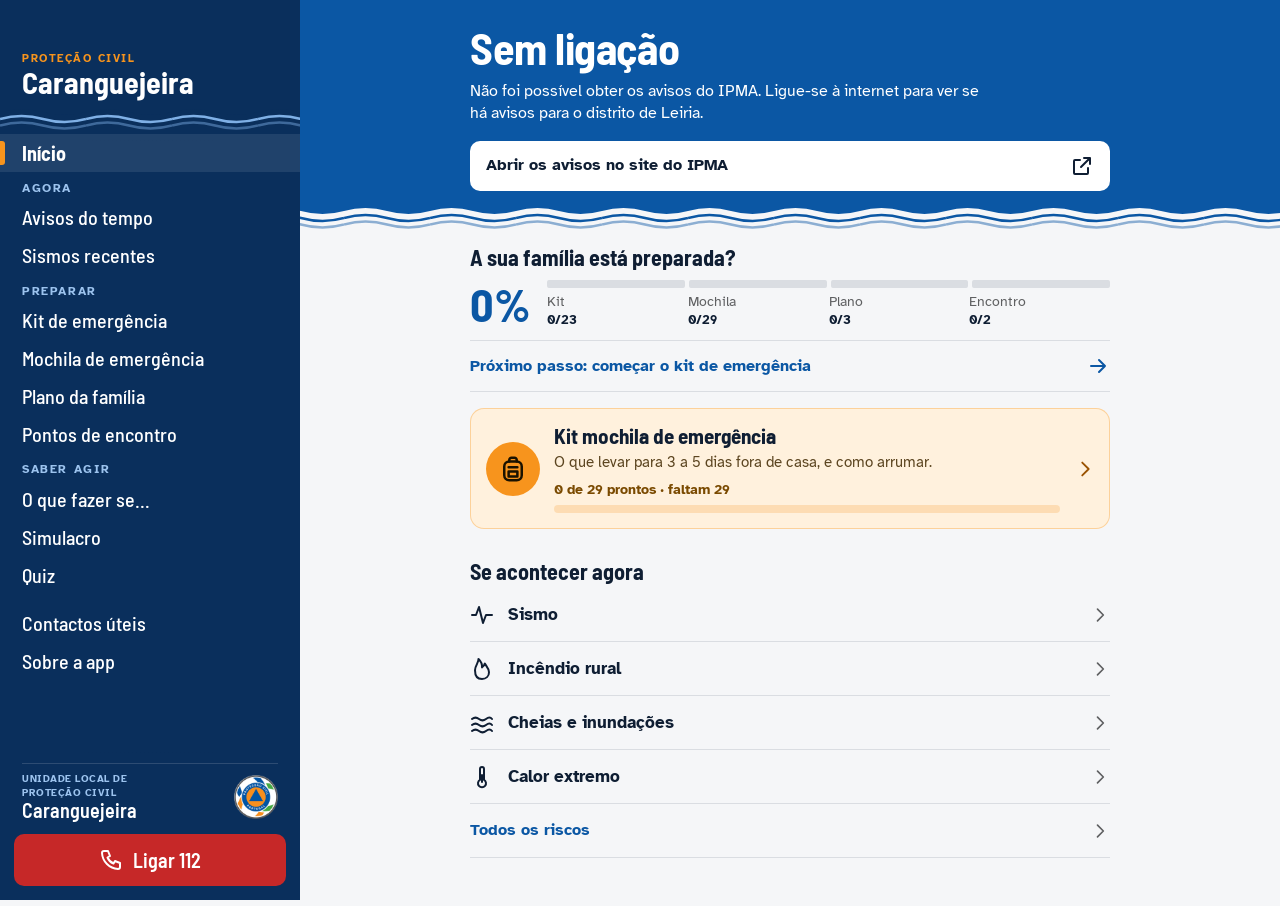
==== commit 60daf575: "Emergency backpack, family plan, meeting points map and expiry reminders Kit mochila de emergência (" ====
--- a/app/index.html
+++ b/app/index.html
@@ -33,6 +33,7 @@
       <a class="n" href="#/sismos">Sismos recentes</a>
       <p class="g">PREPARAR</p>
       <a class="n" href="#/kit">Kit de emergência</a>
+      <a class="n" href="#/mochila">Mochila de emergência</a>
       <a class="n" href="#/plano">Plano da família</a>
       <a class="n" href="#/encontro">Pontos de encontro</a>
       <p class="g">SABER AGIR</p>
--- a/app/css/app.css
+++ b/app/css/app.css
@@ -226,7 +226,9 @@
 .seg span { position: relative; flex: 1; height: 8px; border-radius: 2px; background: var(--linha); overflow: hidden; }
 .seg i { position: absolute; top: 0; bottom: 0; left: 0; background: var(--azul); }
 .seglbl { display: flex; margin-top: 6px; font-size: 14px; line-height: 1.2; color: var(--tinta-2); }
-.seglbl span { flex: 1; }
+.seglbl span { flex: 1; min-width: 0; }
+/* Por baixo de cada nome, quanto está feito: mostra logo o que falta. */
+.seglbl b { display: block; margin-top: 2px; font-size: 13px; color: var(--tinta); }
 .next {
   display: flex; align-items: center; justify-content: space-between; gap: 12px;
   margin-top: 12px; min-height: 52px; padding: 12px 0;
@@ -430,6 +432,17 @@
 @keyframes radar-ponto { from { transform: scale(0); } }
 @keyframes radar-onda { from { transform: scale(1); opacity: .75; } to { transform: scale(4.2); opacity: 0; } }
 
+/* Ecrãs grandes: diagrama à esquerda, sempre à vista ao deslizar; listas à direita. */
+.sis-dir > .next { margin-top: 26px; }
+@media (min-width: 1200px) {
+  .wrap-largo { max-width: 1100px; }
+  .wrap-largo > .intro, .wrap-largo > .obtido { max-width: 640px; }
+  .sis-duo { display: grid; grid-template-columns: minmax(360px, 440px) minmax(0, 1fr); gap: 0 56px; align-items: start; }
+  .sis-esq { position: sticky; top: 24px; }
+  .sis-esq .radar { margin-top: 22px; }
+  .sis-dir > .guia-sec:first-child { padding-top: 16px; }
+}
+
 .sis-btn { width: calc(100% + 16px); text-align: left; cursor: pointer; }
 .sis-btn[aria-pressed="true"] { background: #E3EDF8; }
 .sis-btn[aria-pressed="true"] .sis-m b { color: var(--tinta); }
@@ -447,10 +460,363 @@
 .kit-num { display: flex; align-items: baseline; gap: 8px; }
 .kit-de { font-size: 17px; font-weight: 700; color: var(--tinta-2); }
 .kit-prog .seg { margin-top: 10px; }
-.kit-cat { padding-top: 26px; }
-.kit-h { display: flex; align-items: baseline; justify-content: space-between; gap: 12px; }
-.kit-n { flex: none; font-family: var(--f-texto); font-size: 15px; font-weight: 700; color: var(--tinta-2); }
-.kit-dica { margin-top: 2px; font-size: 15px; color: var(--tinta-2); }
+.kit-prog .seg i { transition: width .45s cubic-bezier(.16, 1, .3, 1), background-color .3s; }
+.kit-prog.feito .pct { color: var(--verde); }
+.kit-prog.feito .seg i { background: var(--verde); }
+.kit-fim { display: flex; align-items: center; gap: 8px; margin-top: 10px; font-weight: 700; color: var(--verde); }
+.kit-fim svg.i { width: 22px; height: 22px; stroke-width: 2.6; }
+
+/* Abrir e fechar todos os grupos de uma vez. */
+.kit-ctrl { display: flex; justify-content: flex-end; margin-top: 14px; }
+.kit-todos { min-height: 44px; padding: 0 2px; font-size: 15px; font-weight: 700; color: var(--azul); text-decoration: underline; text-underline-offset: 3px; }
+
+/* Cada grupo abre e fecha. A linha do grupo mostra o ícone, o nome, um traço por
+   item (cheio quando está pronto) e a contagem. Grupo completo: ícone verde com visto. */
+.kit-grupos { border-top: 1px solid var(--linha); }
+.kit-cat { border-bottom: 1px solid var(--linha); }
+.kit-sum {
+  display: flex; align-items: center; gap: 14px; min-height: 76px; padding: 12px 0;
+  list-style: none; cursor: pointer;
+}
+.kit-sum::-webkit-details-marker { display: none; }
+.kit-ic {
+  position: relative; flex: none; display: grid; place-items: center;
+  width: 48px; height: 48px; border-radius: 50%;
+  background: #E3EDF8; color: var(--azul);
+  transition: background-color .3s, color .3s;
+}
+.kit-ic svg.i { grid-area: 1 / 1; width: 25px; height: 25px; transition: opacity .2s, transform .3s cubic-bezier(.16, 1, .3, 1); }
+.kit-ic-ok { opacity: 0; transform: scale(.4); stroke-width: 2.8; }
+.feito .kit-ic { background: var(--verde); color: #fff; }
+.feito .kit-ic-cat { opacity: 0; transform: scale(.4); }
+.feito .kit-ic-ok { opacity: 1; transform: none; }
+/* Quando se completa um grupo, o ícone dá um pequeno salto e solta um anel. */
+.kit-ic.acabou { animation: kit-salto .5s cubic-bezier(.16, 1, .3, 1); }
+.kit-ic.acabou::after {
+  content: ""; position: absolute; inset: 0; border-radius: 50%;
+  border: 2px solid var(--verde); animation: kit-anel .8s cubic-bezier(.16, 1, .3, 1) forwards;
+}
+@keyframes kit-salto { 40% { transform: scale(1.14); } }
+@keyframes kit-anel { from { transform: scale(1); opacity: .9; } to { transform: scale(1.7); opacity: 0; } }
+.kit-sum-txt { flex: 1; min-width: 0; }
+.kit-h { font-family: var(--f-titulo); font-weight: 700; font-size: 21px; line-height: 1.15; text-wrap: balance; }
+.kit-segs { display: flex; gap: 3px; max-width: 200px; margin-top: 8px; }
+.kit-segs i { flex: 1; height: 6px; border-radius: 3px; background: var(--linha); transition: background-color .3s; }
+.kit-segs i.on { background: var(--azul); }
+.feito .kit-segs i { background: var(--verde); }
+.kit-n { flex: none; font-size: 15px; font-weight: 700; color: var(--tinta-2); }
+.feito .kit-n { color: var(--verde); }
+.kit-sum .chev { flex: none; width: 22px; height: 22px; margin-left: -4px; color: var(--tinta-2); transition: transform .25s cubic-bezier(.16, 1, .3, 1); }
+.kit-cat[open] > .kit-sum .chev { transform: rotate(90deg); }
+/* O conteúdo alinha com o nome do grupo, por baixo do ícone. */
+.kit-corpo { padding: 0 0 6px 62px; }
+.kit-dica { margin: -4px 0 2px; font-size: 15px; color: var(--tinta-2); }
+.kit-corpo li:last-child .check { border-bottom: 0; }
+@supports selector(::details-content) {
+  .kit-cat { interpolate-size: allow-keywords; }
+  .kit-cat::details-content { height: 0; overflow: clip; transition: height .32s cubic-bezier(.16, 1, .3, 1), content-visibility .32s allow-discrete; }
+  .kit-cat[open]::details-content { height: auto; }
+}
+@media (hover: hover) {
+  .kit-sum:hover { background: rgba(11, 87, 164, .04); }
+}
+/* Nos telemóveis, os itens usam a largura toda; o recuo só aparece em ecrãs largos. */
+@media (max-width: 440px) {
+  .kit-corpo { padding-left: 0; }
+}
+
+/* ---------- Prazos de validade (kit e mochila) ---------- */
+.val { display: flex; flex-wrap: wrap; align-items: center; gap: 6px 10px; margin: -6px 0 0 42px; padding: 0 0 14px; }
+.val[hidden] { display: none; }
+.val-l { font-size: 15px; font-weight: 700; }
+.val-i {
+  min-height: 44px; padding: 6px 10px; border: 2px solid #B9C0C9; border-radius: 10px; background: var(--branco);
+  font: inherit; font-size: 16px; color: var(--tinta);
+}
+.val-i:focus { border-color: var(--azul); outline: none; box-shadow: 0 0 0 3px rgb(11 87 164 / .25); }
+.val-e { flex-basis: 100%; font-size: 14px; font-weight: 700; }
+.val-ok { color: var(--verde); }
+.val-falta { color: var(--tinta-2); font-weight: 400; }
+.val-breve { color: #9A5200; }
+.val-expirado { color: var(--vermelho); }
+.kit-alerta { display: inline-flex; align-items: center; gap: 4px; margin-top: 6px; padding: 2px 8px; border-radius: 999px; font-size: 13px; font-weight: 700; }
+.kit-alerta svg.i { width: 15px; height: 15px; stroke-width: 2.4; }
+.kit-alerta-exp { background: #FBE3E3; color: #A31F1F; }
+.kit-alerta-breve { background: #FFF1DD; color: #8A4A00; }
+/* Aviso no início (efeito Von Restorff: é o único bloco vermelho/laranja da preparação). */
+.val-aviso {
+  display: flex; align-items: center; gap: 12px; margin-top: 12px; padding: 12px 12px 12px 14px; border-radius: 12px;
+  background: #FFF1DD; color: #5C3500; text-decoration: none; box-shadow: inset 0 0 0 1.5px rgb(196 106 0 / .45);
+}
+.val-aviso-exp { background: #FBE3E3; color: #6E1414; box-shadow: inset 0 0 0 1.5px rgb(198 40 40 / .45); }
+.val-aviso-ic { flex: none; display: grid; place-items: center; width: 40px; height: 40px; border-radius: 50%; background: #C46A00; color: #fff; }
+.val-aviso-exp .val-aviso-ic { background: var(--vermelho); }
+.val-aviso-txt { flex: 1; min-width: 0; }
+.val-aviso-txt b { display: block; font-size: 17px; }
+.val-aviso-txt span { display: block; margin-top: 2px; font-size: 14px; line-height: 1.35; }
+.val-aviso .chev { flex: none; width: 22px; height: 22px; }
+
+/* ---------- Plano da família ---------- */
+/* Campos grandes e com rótulo por cima (lei de Fitts e lei de Jakob: como num formulário
+   em papel). Grava sozinho ao escrever. */
+.fld { display: block; margin-top: 14px; }
+.fld-r { display: block; font-size: 16px; font-weight: 700; }
+.fld-a { display: block; margin-top: 2px; font-size: 14px; line-height: 1.4; color: var(--tinta-2); }
+.fld input, .fld textarea {
+  display: block; width: 100%; min-height: 50px; margin-top: 6px; padding: 12px 14px;
+  border: 2px solid #B9C0C9; border-radius: 10px; background: var(--branco);
+  font: inherit; font-size: 17px; color: var(--tinta);
+}
+.fld textarea { min-height: 76px; resize: vertical; line-height: 1.4; }
+.fld input::placeholder, .fld textarea::placeholder { color: #767A80; }
+.fld input:focus, .fld textarea:focus { border-color: var(--azul); outline: none; box-shadow: 0 0 0 3px rgb(11 87 164 / .25); }
+.plano-corpo { padding-bottom: 18px; }
+.pessoas { list-style: none; margin: 0; padding: 0; }
+.pessoa { padding: 6px 0 14px; border-bottom: 1px solid var(--linha); }
+/* Idade: três botões grandes em vez de uma lista para abrir. */
+.seg-op { display: flex; gap: 6px; margin: 10px 0 0; padding: 0; border: 0; }
+.seg-op-i { flex: 1; position: relative; }
+.seg-op-i input { position: absolute; opacity: 0; inset: 0; margin: 0; cursor: pointer; }
+.seg-op-i span {
+  display: grid; place-items: center; min-height: 46px; padding: 0 6px; border: 2px solid #B9C0C9; border-radius: 10px;
+  background: var(--branco); font-size: 15px; font-weight: 700; text-align: center; cursor: pointer;
+}
+.seg-op-i input:checked + span { border-color: var(--azul); background: var(--azul); color: #fff; }
+.seg-op-i input:focus-visible + span { outline: 3px solid var(--tinta); outline-offset: 2px; }
+.pessoa-x { display: inline-flex; align-items: center; gap: 6px; min-height: 44px; margin-top: 6px; font-size: 15px; font-weight: 700; color: var(--vermelho); }
+.pessoa-x svg.i { width: 20px; height: 20px; }
+.add {
+  display: flex; align-items: center; justify-content: center; gap: 8px; width: 100%; min-height: 52px; margin-top: 14px;
+  border: 2px dashed var(--azul); border-radius: 12px; font-size: 16px; font-weight: 700; color: var(--azul); text-decoration: none;
+}
+.ligar-fora { display: flex; align-items: center; gap: 10px; min-height: 52px; margin-top: 14px; padding: 0 16px; border-radius: 12px; background: var(--azul); color: #fff; font-weight: 700; text-decoration: none; }
+.guardado { display: flex; align-items: center; gap: 6px; margin-top: 10px; font-size: 14px; font-weight: 700; color: var(--verde); }
+.guardado svg.i { width: 18px; height: 18px; stroke-width: 2.6; }
+.guardado.pisca { animation: guardado .9s ease-out; }
+@keyframes guardado { 0% { opacity: .3; } 100% { opacity: 1; } }
+.seg-partes span { height: 8px; }
+.enc-lista, .enc-fim { list-style: none; margin: 10px 0 0; padding: 0; }
+.enc-l { display: flex; align-items: center; gap: 12px; min-height: 52px; padding: 6px 0; border-bottom: 1px solid var(--linha); }
+.enc-l > span:nth-child(2) { flex: 1; min-width: 0; }
+.enc-l b { display: block; font-size: 14px; color: var(--tinta-2); }
+.enc-l i { font-style: normal; color: var(--tinta-2); }
+.enc-n {
+  flex: none; display: grid; place-items: center; width: 34px; height: 34px; border-radius: 50%;
+  font-family: var(--f-titulo); font-weight: 700; font-size: 18px; color: #fff;
+}
+.enc-n1 { background: var(--laranja-pc); color: #1A1200; }
+.enc-n2 { background: var(--azul); }
+.imprimir {
+  display: flex; align-items: center; justify-content: center; gap: 10px; width: 100%; min-height: 52px; margin-top: 22px;
+  border: 2px solid var(--tinta); border-radius: 12px; font-size: 16px; font-weight: 700;
+}
+.folha { display: none; }
+
+/* ---------- Pontos de encontro (mapa) ---------- */
+.esc-grupo { display: grid; grid-template-columns: 1fr 1fr; gap: 8px; margin-top: 16px; }
+.esc {
+  display: flex; align-items: center; gap: 10px; min-height: 64px; padding: 8px 10px; border: 2px solid #B9C0C9; border-radius: 12px;
+  background: var(--branco); text-align: left;
+}
+.esc[aria-pressed="true"] { border-color: var(--azul); box-shadow: 0 0 0 3px rgb(11 87 164 / .2); }
+.esc-txt { flex: 1; min-width: 0; }
+.esc-txt b { display: block; font-size: 15px; }
+.esc-txt span {
+  display: -webkit-box; -webkit-box-orient: vertical; -webkit-line-clamp: 2; overflow: hidden;
+  font-size: 13px; line-height: 1.3; color: var(--tinta-2); hyphens: auto;
+}
+.esc { position: relative; gap: 8px; padding-right: 24px; }
+.esc .enc-n { width: 28px; height: 28px; font-size: 16px; }
+.esc-ok { display: none; position: absolute; top: 6px; right: 6px; color: var(--verde); }
+.esc-ok svg.i { width: 20px; height: 20px; stroke-width: 2.8; }
+.esc.feito .esc-ok { display: block; }
+.esc-ajuda { margin-top: 10px; font-size: 15px; line-height: 1.4; color: var(--tinta-2); }
+.mapa {
+  position: relative; height: min(56vh, 420px); margin-top: 12px; overflow: hidden; border-radius: 14px;
+  background: #E8ECEF; touch-action: none; cursor: crosshair; user-select: none;
+}
+.mapa-mosaicos img { position: absolute; top: 0; left: 0; width: 256px; height: 256px; max-width: none; }
+.mapa-marcas { position: absolute; inset: 0; pointer-events: none; }
+.pino { position: absolute; top: 0; left: 0; pointer-events: auto; }
+.pino-ref {
+  display: grid; place-items: center; width: 44px; height: 44px; margin: -40px 0 0 -22px; color: var(--tinta-2);
+}
+.pino-ref svg.i { width: 30px; height: 30px; fill: var(--branco); stroke-width: 2.2; }
+.pino-esc > span {
+  display: grid; place-items: center; width: 36px; height: 36px; margin: -44px 0 0 -18px; border-radius: 50% 50% 50% 4px; transform: rotate(-45deg);
+  border: 3px solid #fff; box-shadow: 0 2px 6px rgb(0 0 0 / .35); font-family: var(--f-titulo); font-weight: 700; font-size: 18px;
+}
+.pino-perto > span { background: var(--laranja-pc); color: #1A1200; }
+.pino-longe > span { background: var(--azul); color: #fff; }
+.pino-esc > span { animation: pino-cai .45s cubic-bezier(.16, 1, .3, 1); }
+@keyframes pino-cai { from { translate: 0 -18px; opacity: 0; } }
+.pino-aqui { width: 18px; height: 18px; margin: -9px 0 0 -9px; border-radius: 50%; background: #1A73E8; border: 3px solid #fff; box-shadow: 0 0 0 6px rgb(26 115 232 / .25); }
+.mapa-ctl { position: absolute; top: 10px; right: 10px; display: flex; flex-direction: column; gap: 8px; }
+.mapa-ctl button {
+  display: grid; place-items: center; width: 48px; height: 48px; border-radius: 12px; background: var(--branco);
+  box-shadow: 0 2px 6px rgb(0 0 0 / .2); color: var(--tinta);
+}
+.mapa-off { display: none; position: absolute; left: 12px; right: 70px; bottom: 34px; padding: 10px 12px; border-radius: 10px; background: rgb(255 255 255 / .92); font-size: 14px; }
+.mapa.sem-mapa .mapa-off { display: block; }
+.mapa-atr { position: absolute; right: 0; bottom: 0; padding: 3px 8px; background: rgb(255 255 255 / .85); font-size: 12px; color: var(--tinta); }
+.mapa-msg { min-height: 1.4em; margin-top: 8px; font-size: 15px; font-weight: 700; color: var(--verde); }
+.refs { list-style: none; margin: 8px 0 0; padding: 0; }
+.ref { display: flex; align-items: center; gap: 12px; padding: 10px 0; border-bottom: 1px solid var(--linha); }
+.ref-ic { flex: none; color: var(--tinta-2); }
+.ref-txt { flex: 1; min-width: 0; }
+.ref-txt b { display: block; font-size: 16px; line-height: 1.3; }
+.ref-txt span { display: block; font-size: 14px; color: var(--tinta-2); }
+.ref-usar {
+  flex: none; display: grid; place-items: center; min-width: 64px; min-height: 44px; padding: 0 14px; border-radius: 10px;
+  border: 2px solid var(--azul); font-size: 15px; font-weight: 700; color: var(--azul); text-decoration: none;
+}
+@media (prefers-reduced-motion: reduce) {
+  .pino-esc > span, .guardado.pisca { animation: none !important; }
+}
+
+/* Imprimir o plano: só a folha, a preto e branco, em A4. */
+@media print {
+  @page { size: A4; margin: 16mm; }
+  body { background: #fff; }
+  .drawer, .bar, .scrim, .phead, .edge, #view > *:not(.pbody), .pbody > *:not([data-plano]), [data-plano] > *:not(.folha) { display: none !important; }
+  main { margin: 0 !important; }
+  .folha { display: block; color: #000; font-size: 12pt; }
+  .folha h1 { font-family: var(--f-titulo); font-size: 22pt; }
+  .folha h2 { margin-top: 14pt; font-family: var(--f-titulo); font-size: 15pt; }
+  .folha p { margin-top: 4pt; }
+  .folha table { width: 100%; margin-top: 4pt; border-collapse: collapse; }
+  .folha th, .folha td { padding: 5pt 6pt; border: 1px solid #999; text-align: left; vertical-align: top; }
+  .folha th { width: 32%; }
+}
+
+/* ---------- Mochila de emergência ---------- */
+/* Entrada no início: o único bloco destacado da preparação (laranja do logótipo, em tom
+   claro), com o que falta, para lembrar o que ficou a meio. Toda a área se toca. */
+.moch-cta {
+  display: flex; align-items: center; gap: 14px; margin-top: 16px; padding: 16px 14px 16px 16px;
+  border-radius: 14px; background: #FFF1DD; color: var(--tinta); text-decoration: none;
+  box-shadow: inset 0 0 0 1px rgb(247 148 29 / .35);
+}
+.moch-cta-ic {
+  flex: none; display: grid; place-items: center; width: 54px; height: 54px; border-radius: 50%;
+  background: var(--laranja-pc); color: #1A1200;
+}
+.moch-cta-ic svg.i { width: 30px; height: 30px; }
+.moch-cta-txt { flex: 1; min-width: 0; }
+.moch-cta-t { display: block; font-family: var(--f-titulo); font-weight: 700; font-size: 21px; line-height: 1.15; }
+.moch-cta-d { display: block; margin-top: 3px; font-size: 15px; line-height: 1.35; color: #5C4520; }
+.moch-cta-conta { display: block; margin-top: 8px; font-size: 14px; font-weight: 700; color: #7A4A00; }
+.moch-cta-barra { display: block; height: 8px; margin-top: 5px; border-radius: 4px; background: rgb(247 148 29 / .22); overflow: hidden; }
+.moch-cta-barra i { display: block; height: 100%; border-radius: 4px; background: #C46A00; }
+.moch-cta.feito .moch-cta-conta { color: var(--verde); }
+.moch-cta.feito .moch-cta-barra { background: rgb(46 133 64 / .2); }
+.moch-cta.feito .moch-cta-barra i { background: var(--verde); }
+.moch-cta .chev { flex: none; width: 22px; height: 22px; color: #9A5200; }
+.moch-cta.feito { background: #E5F2E8; box-shadow: inset 0 0 0 1px rgb(46 133 64 / .35); }
+.moch-cta.feito .moch-cta-ic { background: var(--verde); color: #fff; }
+.moch-cta.feito .moch-cta-d, .moch-cta.feito .chev { color: var(--verde); }
+
+/* Atalho para o guia de arrumação, no topo da página da mochila. */
+.arr-ir {
+  display: flex; align-items: center; gap: 12px; width: 100%; margin-top: 18px; padding: 12px 14px;
+  border-radius: 12px; background: #E3EDF8; text-align: left; color: var(--tinta);
+}
+.arr-ir-ic { flex: none; display: grid; place-items: center; width: 44px; height: 44px; border-radius: 50%; background: var(--azul); color: #fff; }
+.arr-ir-ic svg.i { width: 24px; height: 24px; }
+.arr-ir-txt { flex: 1; min-width: 0; }
+.arr-ir-txt b { display: block; font-size: 17px; }
+.arr-ir-txt span { display: block; margin-top: 2px; font-size: 14px; color: var(--tinta-2); }
+.arr-ir-seta { color: var(--azul); }
+
+/* Guia "Como arrumar a mochila": a mochila desenhada fica à vista e enche-se à medida
+   que se desce pelos passos. */
+.arrumar { padding-top: 34px; }
+.arr-intro { margin-top: 6px; font-size: 17px; text-wrap: pretty; }
+.arr-grid { margin-top: 12px; }
+.arr-fig {
+  position: sticky; top: 0; z-index: 2; padding: 10px 0 14px;
+  background: linear-gradient(var(--papel) 88%, rgb(245 246 248 / 0));
+}
+.moch-svg { display: block; width: 100%; max-width: 360px; max-height: 250px; margin: 0 auto; overflow: visible; }
+.arr-passos { list-style: none; margin: 0; padding: 0 0 38vh; }
+.arr-btn {
+  display: flex; align-items: flex-start; gap: 14px; width: calc(100% + 16px); margin-inline: -8px;
+  padding: 18px 8px; border-radius: 12px; text-align: left; color: var(--tinta-2);
+  transition: color .25s, background-color .25s;
+}
+.arr-n {
+  flex: none; display: grid; place-items: center; width: 36px; height: 36px; border-radius: 50%;
+  border: 2px solid currentColor; font-family: var(--f-titulo); font-weight: 700; font-size: 19px;
+  transition: background-color .25s, color .25s, border-color .25s;
+}
+.arr-txt { flex: 1; min-width: 0; padding-top: 4px; }
+.arr-t { display: block; font-size: 18px; font-weight: 700; line-height: 1.3; }
+.arr-d { display: block; margin-top: 4px; font-size: 16px; line-height: 1.4; }
+.arr-btn[aria-pressed="true"] { color: var(--tinta); background: #E3EDF8; }
+.arr-btn[aria-pressed="true"] .arr-n { background: var(--azul); border-color: var(--azul); color: #fff; }
+/* Passos já feitos: visto verde no lugar do número. */
+.arr-n { position: relative; }
+.arr-ok { position: absolute; width: 20px; height: 20px; stroke-width: 3; opacity: 0; }
+.arr-btn.feito { color: var(--tinta); }
+.arr-btn.feito .arr-n { background: var(--verde); border-color: var(--verde); color: #fff; }
+.arr-btn.feito .arr-num { opacity: 0; }
+.arr-btn.feito .arr-ok { opacity: 1; }
+/* Por baixo do desenho: em que passo vai e quantos faltam. */
+.arr-prog { display: flex; flex-direction: column; align-items: center; gap: 6px; margin-top: 8px; }
+.arr-prog-t { font-size: 14px; font-weight: 700; color: var(--tinta-2); }
+.arr-prog-segs { display: flex; gap: 4px; width: min(240px, 80%); }
+.arr-prog-segs i { flex: 1; height: 6px; border-radius: 3px; background: var(--linha); transition: background-color .3s; }
+.arr-prog-segs i.on { background: var(--verde); }
+@media (min-width: 1000px) {
+  .arr-grid { display: grid; grid-template-columns: minmax(0, 1fr) minmax(0, 1fr); gap: 0 28px; align-items: start; }
+  .arr-fig { top: 24px; background: none; }
+  .arr-passos { padding: 30px 0 30vh; }
+}
+
+/* Desenho da mochila */
+.m-corpo { fill: var(--branco); stroke: var(--tinta); stroke-width: 3; }
+.m-tampa-saco, .m-bolso { fill: #EEF3F9; stroke: var(--tinta); stroke-width: 3; }
+.m-pega { fill: none; stroke: var(--tinta); stroke-width: 5; stroke-linecap: round; }
+.m-alca, .m-cinto { fill: none; stroke: var(--azul-noite); stroke-width: 10; stroke-linecap: round; }
+.m-fivela { fill: var(--tinta-2); }
+.m-garrafa { fill: var(--azul); }
+.m-tampa { fill: var(--azul-noite); }
+.m-lata { fill: #5C8FCB; }
+.m-aro { stroke: #fff; stroke-opacity: .6; stroke-width: 2; }
+.m-comida { fill: #F6C27E; stroke: #C77A1A; stroke-width: 1.5; }
+.m-risca { stroke: #C77A1A; stroke-width: 2.5; stroke-linecap: round; }
+.m-socorro { fill: #fff; stroke: var(--vermelho); stroke-width: 2.5; }
+.m-cruz { stroke: var(--vermelho); stroke-width: 5; stroke-linecap: round; }
+.m-roupa1 { fill: #7FB0E6; } .m-roupa2 { fill: #A9CBF0; } .m-roupa3 { fill: #5E9AD8; }
+.m-manta { fill: #FBE29A; stroke: #C9A400; stroke-width: 1.5; }
+.m-espiral { fill: none; stroke: #C9A400; stroke-width: 2; stroke-linecap: round; }
+.m-meia { fill: #CFE6D5; stroke: var(--verde); stroke-width: 1.5; }
+.m-centro { stroke: var(--azul); stroke-width: 2; stroke-dasharray: 5 5; }
+.m-braco { stroke: var(--tinta); stroke-width: 3; stroke-linecap: round; }
+.m-prato { fill: none; stroke: var(--tinta); stroke-width: 2.5; }
+.m-apoio { fill: var(--tinta-2); }
+.m-doc { fill: #fff; stroke: var(--azul); stroke-width: 2; }
+.m-doc-l { stroke: var(--azul); stroke-width: 2; stroke-linecap: round; }
+.m-remedio { fill: #FBD3A0; stroke: #C46A00; stroke-width: 2; }
+.m-apito { fill: var(--amarelo); stroke: #8A6E00; stroke-width: 2; stroke-linejoin: round; }
+.m-lanterna { fill: var(--azul); }
+.m-ok { fill: var(--verde); }
+.m-ok-v { fill: none; stroke: #fff; stroke-width: 3.5; stroke-linecap: round; stroke-linejoin: round; }
+.moch-rotulos path { stroke: var(--tinta-2); stroke-width: 1.5; stroke-dasharray: 2 3; }
+.moch-rotulos text { font-family: var(--f-texto); font-size: 14px; font-weight: 700; fill: var(--tinta-2); }
+
+/* Arrumar passo a passo: o que ainda não entrou fica fora (por cima, invisível) e cai
+   no sítio quando chega o seu passo. A zona do passo atual fica realçada. */
+.mz, .m-rot { transition: opacity .35s ease-out, transform .6s cubic-bezier(.16, 1, .3, 1); }
+.mz.fora, .m-rot.fora { opacity: 0; }
+.mz-cai.fora { transform: translateY(-34px); }
+.moch-svg.foco .mz:not(.ativa):not(.fora):not(.mz-alcas) { opacity: .45; }
+.mz-alcas.ativa .m-alca, .mz-alcas.ativa .m-cinto { stroke: var(--laranja-pc); }
+.m-rot.ativa text { fill: var(--azul); }
+.m-rot.ativa path { stroke: var(--azul); stroke-dasharray: none; }
+/* O teste: a mochila "anda" duas vezes e aparece o visto. */
+.moch-svg.anda .moch-saco { animation: moch-anda .55s ease-in-out 2; transform-origin: 118px 256px; }
+@keyframes moch-anda { 50% { transform: translateY(-6px) rotate(-1.2deg); } }
 
 /* ---------- Guias visuais: passos curtos com figuras ---------- */
 .vis-passos { list-style: none; margin: 6px 0 0; padding: 0; }
@@ -701,8 +1067,12 @@
   border-color: var(--azul); background-color: var(--azul);
   background-image: url("data:image/svg+xml,%3Csvg xmlns='http://www.w3.org/2000/svg' viewBox='0 0 24 24' fill='none' stroke='%23fff' stroke-width='3.2' stroke-linecap='round' stroke-linejoin='round'%3E%3Cpath d='M5 12.5l4.5 4.5L19 7.5'/%3E%3C/svg%3E");
 }
+/* Ao marcar, a caixa dá um pequeno salto: confirma o toque. */
+.check input.pop:checked { animation: marcar .28s cubic-bezier(.16, 1, .3, 1); }
+@keyframes marcar { 0% { transform: scale(.78); } 60% { transform: scale(1.1); } 100% { transform: none; } }
+.check input:checked + .check-txt .check-t { color: var(--tinta-2); }
 .check-txt { flex: 1; min-width: 0; }
-.check-t { display: block; font-size: 17px; font-weight: 700; line-height: 1.3; }
+.check-t { display: block; font-size: 17px; font-weight: 700; line-height: 1.3; transition: color .2s; }
 .check-d { display: block; margin-top: 3px; font-size: 15px; line-height: 1.35; color: var(--tinta-2); }
 
 .prose p { margin-top: 10px; font-size: 17px; }
@@ -712,6 +1082,11 @@
 .prose .btn { margin-top: 14px; }
 .meta { margin-top: 28px; font-size: 14px; color: var(--tinta-2); }
 .meta a { color: var(--azul); font-weight: 700; text-underline-offset: 3px; }
+/* Lei de Fitts: as ligações no meio do texto (112, fontes, IPMA) ganham uma área de toque
+   maior à volta, sem mudar o aspeto nem o espaçamento das linhas. */
+.intro a, .hint a, .nota a, .vis-t a, .vis-d a, .passos a, .st-meta a, .meta a, .ct-fonte a, .prose p a {
+  display: inline-block; padding: 10px 4px; margin: -10px -4px;
+}
 
 /* ---------- Guia de instalação ---------- */
 .sheet {
@@ -745,6 +1120,18 @@
   .sheet { margin: auto; border-radius: 18px; }
   .status .top > div { display: none; } /* o nome já está no menu */
   .status .estado { margin-top: 6px; }
+
+  /* As ondas do menu e do cabeçalho das páginas ficam à mesma altura e continuam
+     uma na outra: o topo do menu tem a altura do cabeçalho, e o desenho da onda
+     da página começa onde o do menu acaba (o menu tem 300 px). */
+  :root { --cab-h: 106px; }
+  .phead { box-sizing: border-box; min-height: var(--cab-h); }
+  .dtop {
+    box-sizing: border-box; min-height: calc(var(--cab-h) + 2px);
+    display: flex; flex-direction: column; justify-content: flex-end;
+  }
+  main .edge::before { -webkit-mask-position: -300px 0; mask-position: -300px 0; }
+  main .edge::after { background-position: -300px 0; }
 }
 
 /* Computador com ecrã baixo: menu mais compacto (rato, não dedo) */
@@ -769,4 +1156,11 @@
   /* Sem movimento: a linha do tempo e o diagrama aparecem já desenhados, e o ponto
      escolhido marca-se só com o contorno. O realce de cor na lista mantém-se. */
   .tl *, .radar *, .vivo::after { animation: none !important; }
-}
+  /* No kit, os grupos abrem sem deslizar e o visto aparece sem salto; as cores mudam na mesma. */
+  .kit-cat::details-content, .kit-sum .chev, .kit-ic svg.i, .kit-prog .seg i { transition: none !important; }
+  .check input.pop, .kit-ic.acabou, .kit-ic.acabou::after { animation: none !important; }
+  /* Na mochila, as coisas aparecem no sítio sem cair, e a mochila não "anda". */
+  .mz, .m-rot, .arr-btn, .arr-n { transition: opacity .2s !important; }
+  .mz-cai.fora { transform: none; }
+  .moch-svg.anda .moch-saco { animation: none !important; }
+}
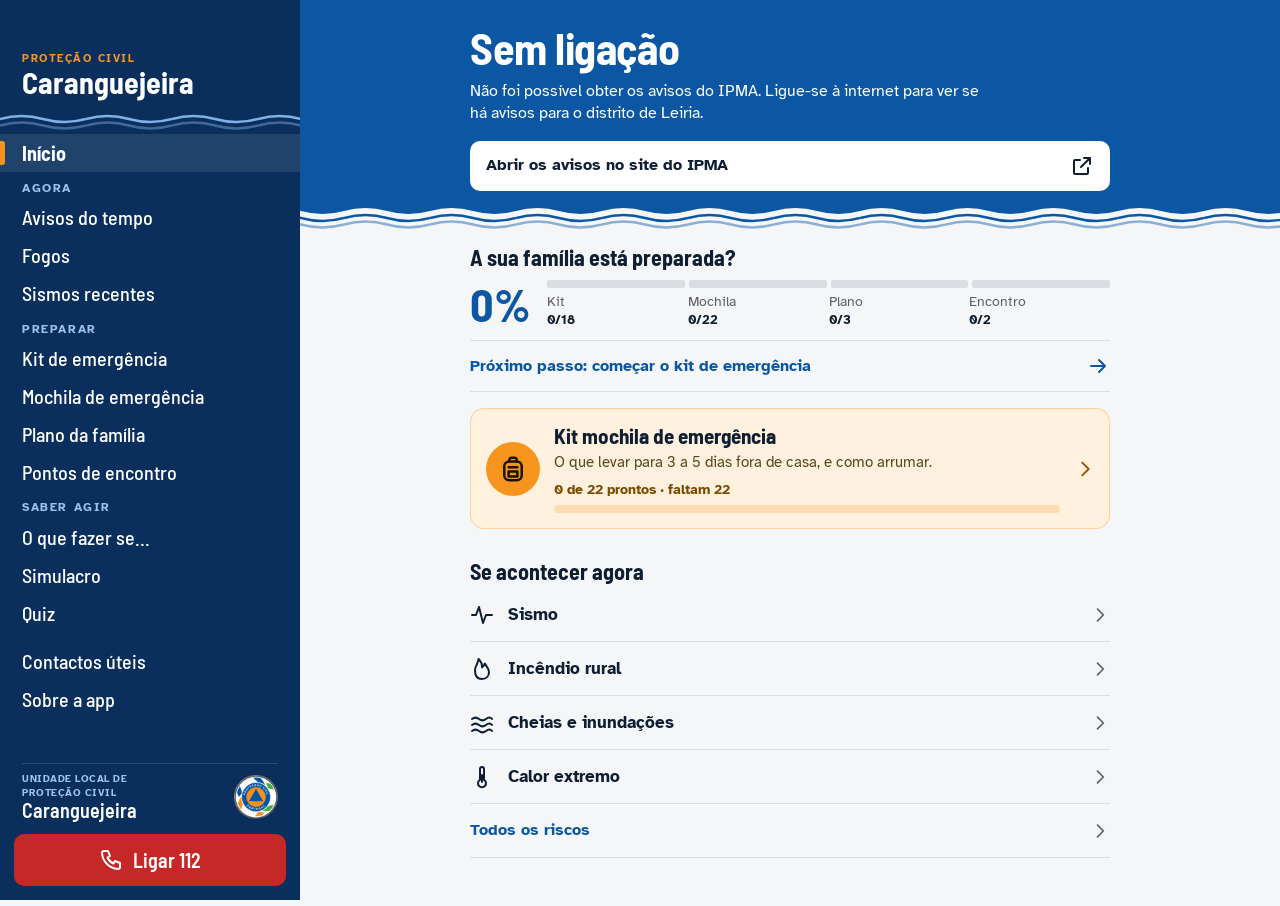
==== commit 4b37cb72: "Fogos (Fogos.pt), printing, optional items, backup, drill and quiz Fogos - New "Fogos" screen: activ" ====
--- a/app/index.html
+++ b/app/index.html
@@ -30,6 +30,7 @@
       <a class="n" href="#/">Início</a>
       <p class="g">AGORA</p>
       <a class="n" href="#/avisos">Avisos do tempo</a>
+      <a class="n" href="#/fogos">Fogos</a>
       <a class="n" href="#/sismos">Sismos recentes</a>
       <p class="g">PREPARAR</p>
       <a class="n" href="#/kit">Kit de emergência</a>
--- a/app/css/app.css
+++ b/app/css/app.css
@@ -503,6 +503,14 @@
 .kit-segs { display: flex; gap: 3px; max-width: 200px; margin-top: 8px; }
 .kit-segs i { flex: 1; height: 6px; border-radius: 3px; background: var(--linha); transition: background-color .3s; }
 .kit-segs i.on { background: var(--azul); }
+/* Opcionais: traço mais fino e claro; não contam para o progresso. */
+.kit-segs i.op { height: 4px; margin-top: 1px; opacity: .55; }
+.check-op {
+  display: inline-block; margin-left: 6px; padding: 1px 7px; border-radius: 999px; vertical-align: 2px;
+  background: #EEF1F4; font-size: 12px; font-weight: 700; color: var(--tinta-2);
+}
+.kit-extras { margin-top: 6px; font-size: 14px; color: var(--tinta-2); }
+.kit-extras:empty { display: none; }
 .feito .kit-segs i { background: var(--verde); }
 .kit-n { flex: none; font-size: 15px; font-weight: 700; color: var(--tinta-2); }
 .feito .kit-n { color: var(--verde); }
@@ -524,6 +532,111 @@
 @media (max-width: 440px) {
   .kit-corpo { padding-left: 0; }
 }
+
+/* ---------- Simulacro e quiz ---------- */
+.sim-lemb { margin-top: 12px; padding: 10px 12px; border-radius: 10px; background: #E3EDF8; font-weight: 700; }
+.sim-lemb.atrasado { background: #FFF1DD; color: #6A3B00; }
+.sim-relogio { margin-top: 24px; padding: 22px 16px; border-radius: 18px; background: var(--branco); text-align: center; box-shadow: inset 0 0 0 2px var(--linha); }
+.sim-relogio.a-correr { box-shadow: inset 0 0 0 3px var(--vermelho); }
+.sim-tempo { font-family: var(--f-titulo); font-weight: 700; font-size: 76px; line-height: 1; letter-spacing: .02em; font-variant-numeric: tabular-nums; }
+.a-correr .sim-tempo { color: var(--vermelho); }
+/* O botão principal do ecrã: grande e ao alcance do polegar (lei de Fitts). */
+.sim-btn {
+  display: flex; align-items: center; justify-content: center; gap: 10px; width: 100%; min-height: 60px; margin-top: 18px;
+  border-radius: 14px; background: var(--azul); color: #fff; font-family: var(--f-titulo); font-size: 22px; font-weight: 700;
+}
+.sim-btn svg.i { width: 24px; height: 24px; }
+.sim-parar { background: var(--verde); }
+.sim-passos { margin-top: 16px; }
+.sim-fim { margin-top: 18px; }
+.sim-res { display: flex; flex-direction: column; align-items: center; text-align: center; }
+.sim-res span { font-size: 17px; color: var(--tinta-2); }
+.sim-res b { font-family: var(--f-titulo); font-size: 48px; line-height: 1.05; color: var(--azul); }
+.sim-cmp { margin-top: 8px; text-align: center; font-size: 17px; text-wrap: pretty; }
+.sim-ok { display: flex; align-items: center; justify-content: center; gap: 8px; font-size: 18px; font-weight: 700; color: var(--verde); }
+.sim-hist { list-style: none; margin: 6px 0 0; padding: 0; }
+.sim-hist li { padding: 12px 0; border-bottom: 1px solid var(--linha); }
+.sim-hist b { display: block; font-family: var(--f-titulo); font-size: 22px; }
+.sim-hist span { display: block; font-size: 15px; color: var(--tinta-2); }
+.sim-nota { margin-top: 4px; font-style: italic; }
+.quiz-melhor { display: flex; align-items: center; gap: 6px; margin-top: 10px; font-weight: 700; color: var(--verde); }
+.quiz-melhor svg.i { width: 20px; height: 20px; }
+.quiz-prog { display: flex; flex-direction: column; gap: 6px; margin-top: 16px; }
+.quiz-prog-t { font-size: 15px; font-weight: 700; color: var(--tinta-2); }
+.quiz-segs { display: flex; gap: 3px; }
+.quiz-segs i { flex: 1; height: 6px; border-radius: 3px; background: var(--linha); }
+.quiz-segs i.certa { background: var(--verde); }
+.quiz-segs i.errada { background: var(--vermelho); }
+.quiz-caixa { margin-top: 18px; }
+.quiz-p { margin: 0; padding: 0; border: 0; }
+.quiz-q { display: block; margin-bottom: 14px; font-family: var(--f-titulo); font-size: 26px; font-weight: 700; line-height: 1.15; text-wrap: balance; }
+.quiz-q:focus { outline: none; }
+.quiz-op {
+  display: block; width: 100%; min-height: 58px; margin-top: 10px; padding: 12px 16px; border-radius: 12px;
+  border: 2px solid #B9C0C9; background: var(--branco); text-align: left; font-size: 17px; font-weight: 700; color: var(--tinta);
+}
+.quiz-op:disabled { cursor: default; opacity: .65; }
+.quiz-op.certa { opacity: 1; border-color: var(--verde); background: #E5F2E8; }
+.quiz-op.errada { opacity: 1; border-color: var(--vermelho); background: #FBE3E3; }
+.quiz-exp { margin-top: 14px; }
+.quiz-r { display: flex; align-items: center; gap: 8px; font-size: 20px; font-weight: 700; }
+.quiz-r.ok { color: var(--verde); }
+.quiz-r.nok { color: var(--vermelho); }
+.quiz-e { margin-top: 6px; font-size: 17px; line-height: 1.45; text-wrap: pretty; }
+@media (hover: hover) { .quiz-op:not(:disabled):hover { border-color: var(--azul); } }
+
+/* ---------- Sobre: cópia dos dados e novidades ---------- */
+.copia { display: grid; grid-template-columns: 1fr 1fr; gap: 10px; margin-top: 12px; }
+.btn-copia {
+  display: flex; align-items: center; justify-content: center; gap: 8px; min-height: 52px; padding: 8px 12px;
+  border-radius: 12px; background: var(--azul); color: #fff; font-size: 15px; font-weight: 700; text-align: center; cursor: pointer;
+}
+.btn-copia-2 { background: var(--branco); color: var(--azul); box-shadow: inset 0 0 0 2px var(--azul); }
+.btn-copia svg.i { width: 20px; height: 20px; }
+.btn-copia:focus-within { outline: 3px solid var(--tinta); outline-offset: 2px; }
+.copia-msg { min-height: 1.4em; font-size: 15px; font-weight: 700; color: var(--verde); }
+.novidades { margin-top: 8px; }
+.nov-data { margin-left: 8px; font-family: var(--f-texto); font-size: 14px; font-weight: 400; color: var(--tinta-2); }
+.novidades .passos li { font-size: 16px; }
+
+/* ---------- Fogos (Fogos.pt) ---------- */
+/* Aviso no início quando há um incêndio ativo a menos de 10 km: o bloco mais forte do ecrã
+   a seguir ao estado (efeito Von Restorff). */
+.fogo-perto {
+  display: flex; align-items: center; gap: 12px; margin-top: 16px; padding: 14px 12px 14px 14px; border-radius: 14px;
+  background: var(--vermelho); color: #fff; text-decoration: none;
+}
+.fogo-perto-ic { flex: none; display: grid; place-items: center; width: 44px; height: 44px; border-radius: 50%; background: rgb(255 255 255 / .18); }
+.fogo-perto-ic svg.i { width: 26px; height: 26px; }
+.fogo-perto-txt { flex: 1; min-width: 0; }
+.fogo-perto-txt b { display: block; font-family: var(--f-titulo); font-size: 21px; line-height: 1.15; }
+.fogo-perto-txt span { display: block; margin-top: 2px; font-size: 15px; line-height: 1.35; }
+.fogo-perto .chev { flex: none; width: 22px; height: 22px; }
+.mapa-fogos { height: min(42vh, 320px); cursor: grab; }
+.pino-fogo > span {
+  display: grid; place-items: center; width: 34px; height: 34px; margin: -17px 0 0 -17px; border-radius: 50%;
+  background: var(--cor, var(--vermelho)); color: #fff; border: 3px solid #fff; box-shadow: 0 2px 6px rgb(0 0 0 / .35);
+}
+.pino-fogo > span svg.i { width: 18px; height: 18px; }
+.pino-fogo.fim > span { opacity: .7; }
+.pino-fogo { width: 44px; height: 44px; margin: -22px 0 0 -22px; display: grid; place-items: center; }
+.pino-fogo > span { margin: 0; }
+.pino-casa > span {
+  display: block; margin: -12px 0 0 -6px; padding: 2px 8px 2px 18px; border-radius: 999px; white-space: nowrap;
+  background: var(--branco); box-shadow: 0 1px 4px rgb(0 0 0 / .3); font-size: 13px; font-weight: 700; color: var(--tinta);
+  position: relative;
+}
+.pino-casa > span::before { content: ""; position: absolute; left: 6px; top: 50%; width: 8px; height: 8px; margin-top: -4px; border-radius: 50%; background: var(--azul); }
+.fogos { list-style: none; margin: 6px 0 0; padding: 0; }
+.fogo { margin-inline: -8px; padding: 14px 8px; border-bottom: 1px solid var(--linha); }
+.fogo.foco { animation: realce 1.8s ease-out; --cor: var(--vermelho); }
+.fogo-estado { display: flex; align-items: center; gap: 8px; font-size: 15px; font-weight: 700; }
+.fogo-cor { flex: none; width: 14px; height: 14px; border-radius: 50%; background: var(--cor); box-shadow: inset 0 0 0 1.5px rgb(0 0 0 / .2); }
+.fogo-t { margin-top: 4px; font-family: var(--f-titulo); font-weight: 700; font-size: 24px; line-height: 1.1; }
+.fogo-l { margin-top: 4px; font-size: 16px; font-weight: 700; }
+.fogo-q, .fogo-m { margin-top: 3px; font-size: 15px; color: var(--tinta-2); }
+.fogo-v { display: inline-flex; align-items: center; gap: 6px; min-height: 44px; font-weight: 700; color: var(--azul); text-underline-offset: 3px; }
+.fogo-v svg.i { width: 18px; height: 18px; }
 
 /* ---------- Prazos de validade (kit e mochila) ---------- */
 .val { display: flex; flex-wrap: wrap; align-items: center; gap: 6px 10px; margin: -6px 0 0 42px; padding: 0 0 14px; }
@@ -674,19 +787,26 @@
   .pino-esc > span, .guardado.pisca { animation: none !important; }
 }
 
-/* Imprimir o plano: só a folha, a preto e branco, em A4. */
+/* Imprimir (plano, kit, mochila, contactos): só a folha montada para isso, a preto e
+   branco, em A4. Ver imprimir.js. */
 @media print {
-  @page { size: A4; margin: 16mm; }
-  body { background: #fff; }
-  .drawer, .bar, .scrim, .phead, .edge, #view > *:not(.pbody), .pbody > *:not([data-plano]), [data-plano] > *:not(.folha) { display: none !important; }
-  main { margin: 0 !important; }
-  .folha { display: block; color: #000; font-size: 12pt; }
-  .folha h1 { font-family: var(--f-titulo); font-size: 22pt; }
-  .folha h2 { margin-top: 14pt; font-family: var(--f-titulo); font-size: 15pt; }
+  @page { size: A4; margin: 14mm 16mm; }
+  html.a-imprimir body { background: #fff; }
+  html.a-imprimir body > *:not(#folha) { display: none !important; }
+  html.a-imprimir .folha { display: block; color: #000; font-size: 11.5pt; line-height: 1.35; }
+  .folha-cab { display: flex; justify-content: space-between; gap: 12pt; padding-bottom: 6pt; border-bottom: 1.5pt solid #000; font-size: 9.5pt; }
+  .folha h1 { margin-top: 10pt; font-family: var(--f-titulo); font-size: 22pt; line-height: 1.1; }
+  .folha h2 { margin-top: 14pt; font-family: var(--f-titulo); font-size: 14pt; break-after: avoid; }
   .folha p { margin-top: 4pt; }
   .folha table { width: 100%; margin-top: 4pt; border-collapse: collapse; }
-  .folha th, .folha td { padding: 5pt 6pt; border: 1px solid #999; text-align: left; vertical-align: top; }
+  .folha tr { break-inside: avoid; }
+  .folha th, .folha td { padding: 4pt 6pt; border: 1px solid #999; text-align: left; vertical-align: top; }
   .folha th { width: 32%; }
+  .folha .cx { display: inline-block; width: 11pt; height: 11pt; margin-right: 6pt; border: 1.3pt solid #000; vertical-align: -1.5pt; }
+  .folha .cx.on { background: #000; box-shadow: inset 0 0 0 2pt #fff; }
+  .folha .lista td:first-child { width: 22pt; }
+  .folha .num { font-family: var(--f-titulo); font-size: 13pt; font-weight: 700; white-space: nowrap; }
+  .folha-112 { margin-top: 16pt !important; padding-top: 6pt; border-top: 1px solid #999; font-size: 12pt; }
 }
 
 /* ---------- Mochila de emergência ---------- */
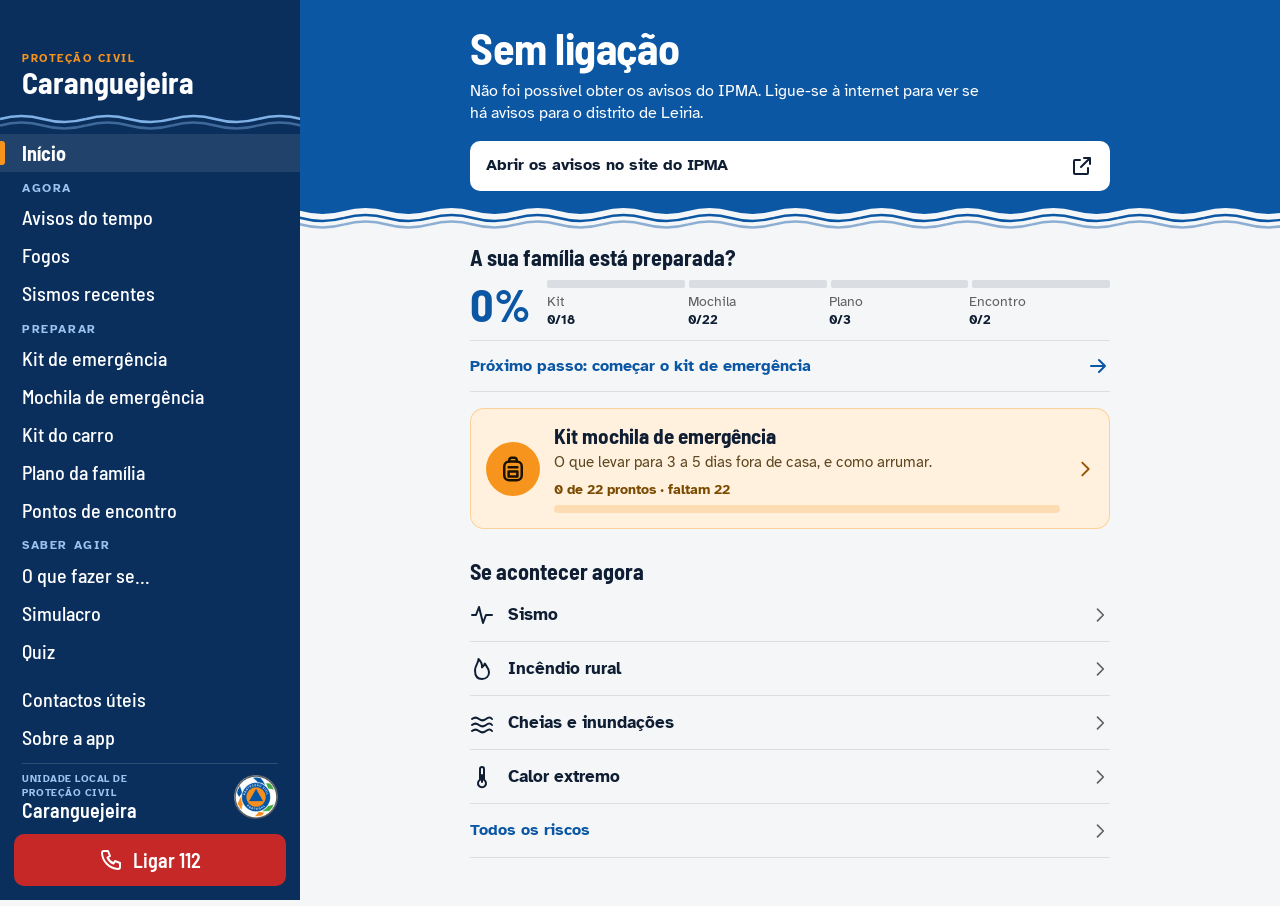
==== commit 15fb08bc: "Version 0.8.0: car kit, household quantities, two new guides and version history - Car kit (#/carro)" ====
--- a/app/index.html
+++ b/app/index.html
@@ -35,6 +35,7 @@
       <p class="g">PREPARAR</p>
       <a class="n" href="#/kit">Kit de emergência</a>
       <a class="n" href="#/mochila">Mochila de emergência</a>
+      <a class="n" href="#/carro">Kit do carro</a>
       <a class="n" href="#/plano">Plano da família</a>
       <a class="n" href="#/encontro">Pontos de encontro</a>
       <p class="g">SABER AGIR</p>
--- a/app/css/app.css
+++ b/app/css/app.css
@@ -510,6 +510,13 @@
   background: #EEF1F4; font-size: 12px; font-weight: 700; color: var(--tinta-2);
 }
 .kit-extras { margin-top: 6px; font-size: 14px; color: var(--tinta-2); }
+/* Quantas pessoas vivem em casa: dois botões grandes e o número no meio (lei de Fitts). */
+.pc { display: flex; align-items: center; justify-content: space-between; gap: 12px; margin-top: 16px; padding: 10px 12px; border-radius: 12px; background: #E3EDF8; }
+.pc-t { font-size: 16px; font-weight: 700; }
+.pc-ctl { display: flex; align-items: center; gap: 6px; }
+.pc-ctl button { display: grid; place-items: center; width: 44px; height: 44px; border-radius: 50%; background: var(--branco); color: var(--azul); box-shadow: inset 0 0 0 2px var(--azul); }
+.pc-ctl output { min-width: 2ch; font-family: var(--f-titulo); font-size: 26px; font-weight: 700; text-align: center; color: var(--azul); }
+.check-q { display: block; margin-top: 4px; font-size: 15px; font-weight: 700; color: var(--azul); }
 .kit-extras:empty { display: none; }
 .feito .kit-segs i { background: var(--verde); }
 .kit-n { flex: none; font-size: 15px; font-weight: 700; color: var(--tinta-2); }
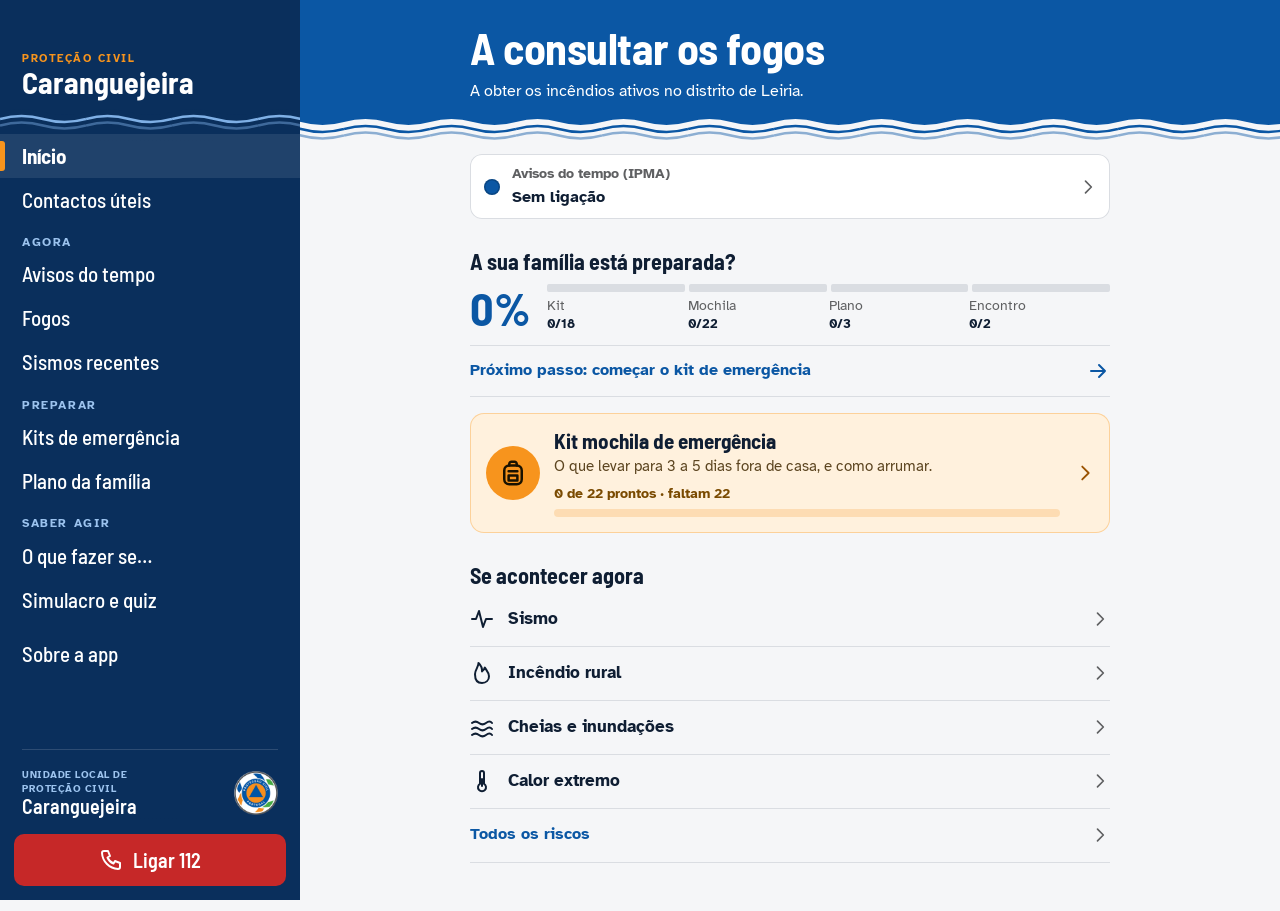
==== commit dcf5bfab: "Version 0.9.0: most serious local risk on top, safer maps, 10-item menu - Home top block shows a fir" ====
--- a/app/index.html
+++ b/app/index.html
@@ -28,31 +28,28 @@
     <div class="edge"></div>
     <div class="nav">
       <a class="n" href="#/">Início</a>
+      <a class="n" href="#/contactos">Contactos úteis</a>
       <p class="g">AGORA</p>
       <a class="n" href="#/avisos">Avisos do tempo</a>
       <a class="n" href="#/fogos">Fogos</a>
       <a class="n" href="#/sismos">Sismos recentes</a>
       <p class="g">PREPARAR</p>
-      <a class="n" href="#/kit">Kit de emergência</a>
-      <a class="n" href="#/mochila">Mochila de emergência</a>
-      <a class="n" href="#/carro">Kit do carro</a>
-      <a class="n" href="#/plano">Plano da família</a>
-      <a class="n" href="#/encontro">Pontos de encontro</a>
+      <a class="n" href="#/kit" data-rotas="kit mochila carro">Kits de emergência</a>
+      <a class="n" href="#/plano" data-rotas="plano encontro">Plano da família</a>
       <p class="g">SABER AGIR</p>
       <a class="n" href="#/agir">O que fazer se…</a>
-      <a class="n" href="#/simulacro">Simulacro</a>
-      <a class="n" href="#/quiz">Quiz</a>
+      <a class="n" href="#/simulacro" data-rotas="simulacro quiz">Simulacro e quiz</a>
       <div class="gap"></div>
-      <a class="n" href="#/contactos">Contactos úteis</a>
       <a class="n" href="#/sobre">Sobre a app</a>
       <button class="n n-install" type="button" data-install data-action="install" hidden>Instalar a app</button>
-    </div>
-    <div class="unit">
-      <div>
-        <p class="unit-s">UNIDADE LOCAL DE PROTEÇÃO CIVIL</p>
-        <p class="unit-n">Caranguejeira</p>
+      <!-- O rodapé da unidade desliza com a lista: num ecrã baixo, os itens ficam com o espaço todo. -->
+      <div class="unit">
+        <div>
+          <p class="unit-s">UNIDADE LOCAL DE PROTEÇÃO CIVIL</p>
+          <p class="unit-n">Caranguejeira</p>
+        </div>
+        <img src="img/logo-protecao-civil.png" width="50" height="50" alt="Proteção Civil">
       </div>
-      <img src="img/logo-protecao-civil.png" width="50" height="50" alt="Proteção Civil">
     </div>
     <div class="dbar">
       <button class="btn btn-ghost" type="button" data-action="close-menu">
--- a/app/css/app.css
+++ b/app/css/app.css
@@ -160,11 +160,15 @@
 .n-install { color: var(--laranja-pc); }
 .gap { height: 10px; }
 
+/* O rodapé está dentro da lista: fica em baixo quando há espaço (margin-top: auto) e
+   desliza com os itens quando não há. */
+.nav { display: flex; flex-direction: column; }
 .unit {
   display: flex; align-items: center; justify-content: space-between; gap: 10px;
-  margin: 0 22px; padding: 8px 0;
+  margin: auto 22px 0; padding: 18px 0 8px;
   border-top: 1px solid rgba(255, 255, 255, .14);
 }
+.nav > * { flex-shrink: 0; }
 /* Cabe numa linha no menu; num ecrã mais estreito parte-se em duas linhas iguais. */
 .unit-s { font-size: 10px; font-weight: 700; line-height: 1.35; letter-spacing: .05em; color: var(--azul-luz); text-wrap: balance; }
 .unit-n { font-family: var(--f-titulo); font-weight: 600; font-size: 20px; line-height: 1.15; }
@@ -281,6 +285,15 @@
 .ed svg { width: 22px; height: 22px; }
 .ptitle { margin-top: 2px; font-family: var(--f-titulo); font-weight: 700; font-size: 36px; line-height: 1.05; }
 .pbody { padding-top: 14px; }
+/* Separadores entre páginas irmãs (kits; plano e pontos de encontro; simulacro e quiz). */
+.abas { display: flex; gap: 4px; margin: 0 0 16px; padding: 4px; border-radius: 14px; background: #E3E7ED; }
+.aba {
+  flex: 1 1 0; display: grid; place-items: center; min-height: 46px; padding: 6px 8px; border-radius: 10px;
+  font-family: var(--f-titulo); font-weight: 600; font-size: 18px; line-height: 1.1; text-align: center;
+  color: var(--tinta); text-decoration: none; text-wrap: balance;
+}
+.aba[aria-current="page"] { background: var(--branco); color: var(--azul); font-weight: 700; box-shadow: 0 1px 3px rgb(15 30 51 / .18); }
+@media (hover: hover) { .aba:not([aria-current]):hover { background: rgb(255 255 255 / .55); } }
 
 .soon { margin-top: 10px; padding-bottom: 16px; border-bottom: 1px solid var(--linha); }
 .soon-k { font-family: var(--f-titulo); font-weight: 700; font-size: 22px; line-height: 1.15; }
@@ -360,6 +373,11 @@
 .vivo-off { background: transparent; box-shadow: inset 0 0 0 1.5px currentColor; }
 .obtido .vivo { color: var(--verde); }
 .obtido .vivo-off { color: var(--tinta-2); }
+/* Dados antigos: dito por extenso, não só pela bolinha cinzenta. */
+.antigo { display: flex; gap: 10px; align-items: flex-start; margin-top: 12px; padding: 12px 14px; background: var(--branco); border: 1px solid var(--linha); border-radius: 10px; font-size: 16px; line-height: 1.4; }
+.antigo .i { flex: none; width: 22px; height: 22px; margin-top: 1px; color: var(--azul); }
+.antigo b { display: block; }
+.antigo a { color: var(--azul); font-weight: 700; text-underline-offset: 3px; }
 
 /* Tocar numa barra ou num ponto realça a linha correspondente da lista. */
 .av, .sis-btn { margin-inline: -8px; padding-inline: 8px; }
@@ -606,20 +624,27 @@
 .nov-data { margin-left: 8px; font-family: var(--f-texto); font-size: 14px; font-weight: 400; color: var(--tinta-2); }
 .novidades .passos li { font-size: 16px; }
 
+/* Linha dos avisos do tempo (IPMA) no início, por baixo do estado dos fogos. Discreta
+   quando não há avisos; com aviso, a bola fica da cor do aviso. */
+.tempo-l {
+  display: flex; align-items: center; gap: 12px; min-height: 60px; margin-top: 14px; padding: 10px 12px 10px 14px;
+  border-radius: 12px; background: var(--branco); color: var(--tinta); text-decoration: none; box-shadow: inset 0 0 0 1px var(--linha);
+}
+.tempo-cor { flex: none; width: 16px; height: 16px; border-radius: 50%; background: var(--tinta-2); box-shadow: inset 0 0 0 1.5px rgb(0 0 0 / .2); }
+.tempo-verde .tempo-cor { background: var(--verde); }
+.tempo-amarelo .tempo-cor { background: var(--amarelo); }
+.tempo-laranja .tempo-cor { background: var(--laranja-pc); }
+.tempo-vermelho .tempo-cor { background: var(--vermelho); }
+.tempo-pendente .tempo-cor { background: var(--azul); }
+.tempo-txt { flex: 1; min-width: 0; }
+.tempo-txt b { display: block; font-size: 14px; color: var(--tinta-2); }
+.tempo-txt span { display: block; margin-top: 1px; font-size: 16px; font-weight: 700; }
+.tempo-vermelho, .tempo-laranja { box-shadow: inset 0 0 0 2px var(--laranja-pc); }
+.tempo-vermelho { box-shadow: inset 0 0 0 2px var(--vermelho); }
+.tempo-l .chev { flex: none; width: 20px; height: 20px; color: var(--tinta-2); }
+
 /* ---------- Fogos (Fogos.pt) ---------- */
-/* Aviso no início quando há um incêndio ativo a menos de 10 km: o bloco mais forte do ecrã
-   a seguir ao estado (efeito Von Restorff). */
-.fogo-perto {
-  display: flex; align-items: center; gap: 12px; margin-top: 16px; padding: 14px 12px 14px 14px; border-radius: 14px;
-  background: var(--vermelho); color: #fff; text-decoration: none;
-}
-.fogo-perto-ic { flex: none; display: grid; place-items: center; width: 44px; height: 44px; border-radius: 50%; background: rgb(255 255 255 / .18); }
-.fogo-perto-ic svg.i { width: 26px; height: 26px; }
-.fogo-perto-txt { flex: 1; min-width: 0; }
-.fogo-perto-txt b { display: block; font-family: var(--f-titulo); font-size: 21px; line-height: 1.15; }
-.fogo-perto-txt span { display: block; margin-top: 2px; font-size: 15px; line-height: 1.35; }
-.fogo-perto .chev { flex: none; width: 22px; height: 22px; }
-.mapa-fogos { height: min(42vh, 320px); cursor: grab; }
+.mapa.mapa-fogos { height: min(42vh, 320px); cursor: grab; }
 .pino-fogo > span {
   display: grid; place-items: center; width: 34px; height: 34px; margin: -17px 0 0 -17px; border-radius: 50%;
   background: var(--cor, var(--vermelho)); color: #fff; border: 3px solid #fff; box-shadow: 0 2px 6px rgb(0 0 0 / .35);
@@ -751,10 +776,24 @@
 .esc-ok svg.i { width: 20px; height: 20px; stroke-width: 2.8; }
 .esc.feito .esc-ok { display: block; }
 .esc-ajuda { margin-top: 10px; font-size: 15px; line-height: 1.4; color: var(--tinta-2); }
+/* touch-action: pan-y deixa um dedo deslizar a página por cima do mapa; dois dedos movem o mapa (mapa.js). */
 .mapa {
-  position: relative; height: min(56vh, 420px); margin-top: 12px; overflow: hidden; border-radius: 14px;
-  background: #E8ECEF; touch-action: none; cursor: crosshair; user-select: none;
-}
+  position: relative; height: min(45vh, 380px); margin-top: 12px; overflow: hidden; border-radius: 14px;
+  background: #E8ECEF; touch-action: pan-y; cursor: crosshair; user-select: none;
+}
+.mapa-dica {
+  position: absolute; inset: 0; z-index: 2; display: grid; place-items: center; margin: 0; padding: 24px;
+  background: rgb(15 30 51 / .6); color: #fff; font-size: 18px; font-weight: 700; line-height: 1.35; text-align: center; text-wrap: balance;
+  opacity: 0; pointer-events: none; transition: opacity .25s cubic-bezier(.16, 1, .3, 1);
+}
+.mapa.com-dica .mapa-dica { opacity: 1; }
+.pino-esc.pino-proposta > span { opacity: .8; animation: none; outline: 3px dashed var(--tinta); outline-offset: 2px; }
+.mapa-conf { margin-top: 10px; padding: 14px; border: 1px solid var(--linha); border-radius: 12px; background: var(--branco); }
+.mapa-conf p { font-size: 17px; font-weight: 700; line-height: 1.35; }
+.conf-b { display: flex; flex-wrap: wrap; gap: 10px; margin-top: 12px; }
+.conf-b button { flex: 1 1 140px; min-height: 48px; padding: 8px 14px; border-radius: 12px; font-size: 16px; font-weight: 700; cursor: pointer; }
+.conf-pri { background: var(--azul); color: #fff; }
+.conf-sec { background: var(--branco); color: var(--azul); box-shadow: inset 0 0 0 2px var(--azul); }
 .mapa-mosaicos img { position: absolute; top: 0; left: 0; width: 256px; height: 256px; max-width: none; }
 .mapa-marcas { position: absolute; inset: 0; pointer-events: none; }
 .pino { position: absolute; top: 0; left: 0; pointer-events: auto; }
@@ -1261,12 +1300,31 @@
   main .edge::after { background-position: -300px 0; }
 }
 
-/* Computador com ecrã baixo: menu mais compacto (rato, não dedo) */
-@media (min-width: 900px) and (max-height: 900px) {
+/* Computador com ecrã baixo: o menu encolhe por degraus para caber inteiro, sem barra
+   de deslizar (no computador usa-se o rato, por isso as linhas podem ser mais baixas).
+   Com 10 itens, só é preciso abaixo de cerca de 820 px de altura. */
+@media (min-width: 900px) and (max-height: 820px) {
   .dtop { padding-top: calc(20px + var(--safe-t)); }
   .n { min-height: 38px; font-size: 20px; }
   .g { padding-top: 8px; }
-}
+  .unit { padding-top: 10px; }
+}
+@media (min-width: 900px) and (max-height: 780px) {
+  .n { min-height: 32px; font-size: 18px; }
+  .n[aria-current="page"]::before { top: 5px; bottom: 5px; }
+  .g { padding: 7px 22px 1px; font-size: 11px; }
+  .gap { height: 4px; }
+  .nav { padding: 2px 0; }
+  .unit { padding: 6px 0 5px; }
+  .unit img { width: 36px; height: 36px; }
+  .unit-n { font-size: 18px; }
+  .dbar { padding: 4px 14px calc(10px + var(--safe-b)); }
+  .dbar .btn { min-height: 44px; }
+}
+/* Se mesmo assim não couber, o menu desliza sem mostrar a barra cinzenta; a sombra em
+   baixo mostra que há mais. */
+.nav { scrollbar-width: none; }
+.nav::-webkit-scrollbar { display: none; }
 
 @media (hover: hover) {
   .n:hover { background: rgba(255, 255, 255, .06); }
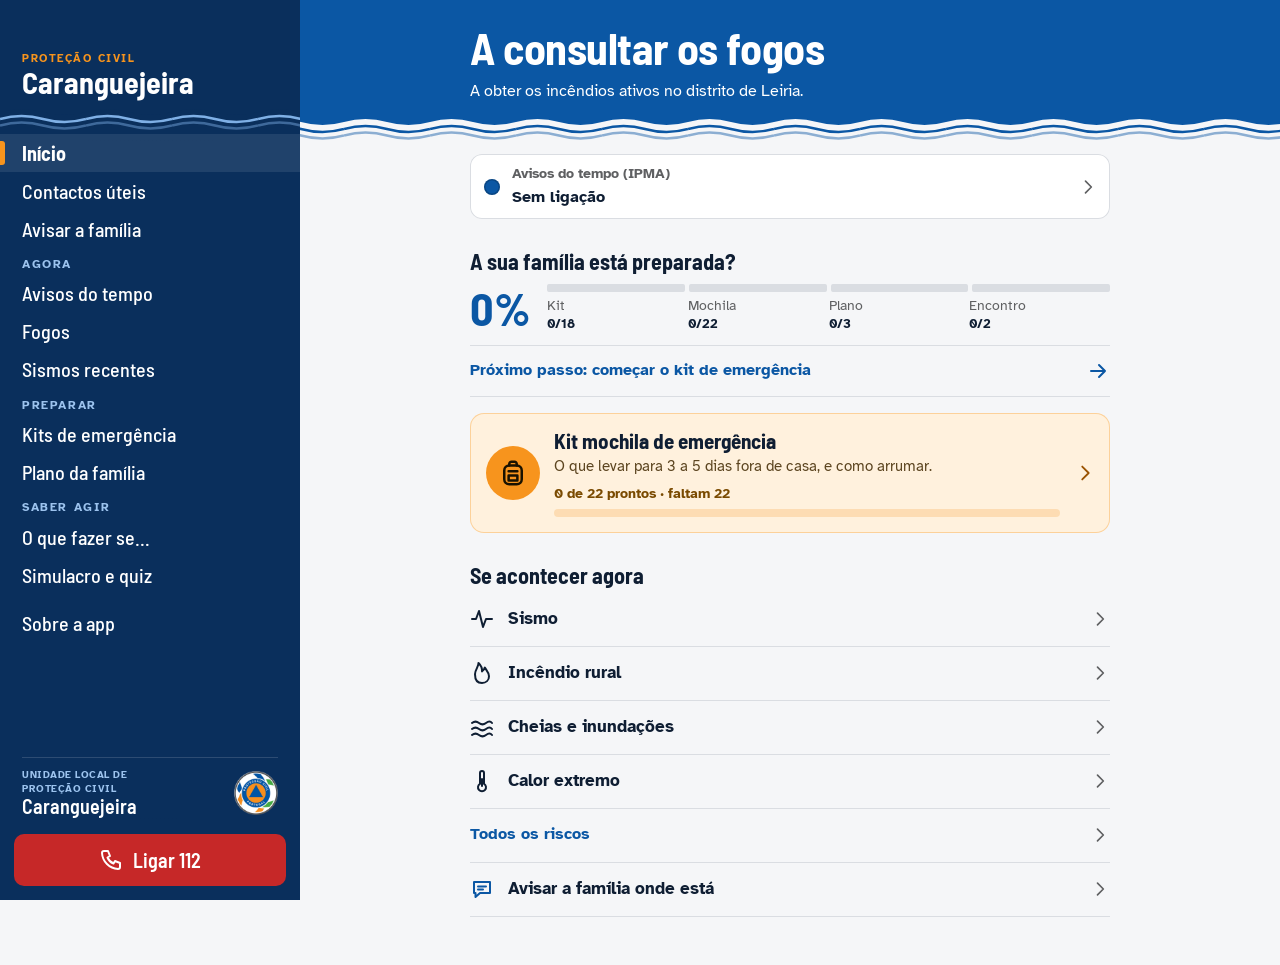
==== commit 941b5852: "Version 0.10.0: "Avisar a família" sends where you are by text message - New #/avisar screen: "Estou" ====
--- a/app/index.html
+++ b/app/index.html
@@ -29,6 +29,7 @@
     <div class="nav">
       <a class="n" href="#/">Início</a>
       <a class="n" href="#/contactos">Contactos úteis</a>
+      <a class="n" href="#/avisar" data-rotas="avisar aqui">Avisar a família</a>
       <p class="g">AGORA</p>
       <a class="n" href="#/avisos">Avisos do tempo</a>
       <a class="n" href="#/fogos">Fogos</a>
--- a/app/css/app.css
+++ b/app/css/app.css
@@ -832,6 +832,58 @@
 @media (prefers-reduced-motion: reduce) {
   .pino-esc > span, .guardado.pisca { animation: none !important; }
 }
+
+/* ---------- Avisar a família (SMS com a localização) ---------- */
+.av-estado .seg-op-i span { display: flex; align-items: center; justify-content: center; gap: 8px; min-height: 56px; font-size: 17px; }
+.av-estado svg.i { width: 22px; height: 22px; flex: none; stroke-width: 2.4; }
+.av-ajuda input:checked + span { border-color: var(--laranja-pc); background: var(--laranja-pc); color: #1A1200; }
+.av-112 { margin-top: 12px; font-size: 16px; font-weight: 700; line-height: 1.4; }
+.av-112 a { color: var(--vermelho); text-underline-offset: 3px; }
+.ops { list-style: none; margin: 6px 0 0; padding: 0; }
+.op { display: flex; align-items: flex-start; gap: 14px; padding: 14px 0; border-bottom: 1px solid var(--linha); cursor: pointer; }
+.op input {
+  -webkit-appearance: none; appearance: none; flex: none; width: 28px; height: 28px; margin: -2px 0 0;
+  border: 2px solid var(--tinta-2); border-radius: 50%; background: var(--branco); cursor: pointer;
+}
+.op input:checked { border-color: var(--azul); background: var(--azul); box-shadow: inset 0 0 0 5px var(--branco); }
+.op input:focus-visible { outline: 3px solid var(--tinta); outline-offset: 2px; }
+.op-txt { flex: 1; min-width: 0; }
+.op-t { display: block; font-size: 17px; font-weight: 700; line-height: 1.3; }
+.op-d { display: block; margin-top: 3px; font-size: 15px; line-height: 1.4; color: var(--tinta-2); }
+.av-msg { margin-top: 8px; }
+.av-msg textarea { min-height: 128px; }
+.av-repor { min-height: 44px; margin-top: 4px; font-size: 15px; font-weight: 700; color: var(--azul); text-decoration: underline; text-underline-offset: 3px; }
+.av-env { display: grid; gap: 10px; margin-top: 12px; }
+.av-b {
+  display: flex; align-items: center; gap: 12px; width: 100%; min-height: 60px; padding: 10px 16px; border-radius: 12px;
+  font-size: 17px; font-weight: 700; line-height: 1.25; text-align: left; text-decoration: none; cursor: pointer;
+}
+.av-b svg.i { width: 26px; height: 26px; flex: none; }
+.av-b small { display: block; margin-top: 2px; font-size: 14px; font-weight: 400; }
+.av-b1 { background: var(--azul); color: #fff; }
+.av-b1 small { color: #DCE8F6; }
+.av-b2 { background: var(--branco); color: var(--azul); box-shadow: inset 0 0 0 2px var(--azul); }
+.av-b2 small { color: var(--tinta-2); }
+.av-b:focus-visible { outline: 3px solid var(--tinta); outline-offset: 2px; }
+.av-dica { margin-top: 10px; }
+.av-dica a { color: var(--azul); font-weight: 700; }
+.row-avisar > svg.i:first-child { color: var(--azul); }
+
+/* Localização recebida */
+.aqui-estado { display: inline-flex; align-items: center; gap: 8px; margin-top: 2px; padding: 6px 14px 6px 10px; border-radius: 999px; font-size: 16px; font-weight: 700; }
+.aqui-estado svg.i { width: 20px; height: 20px; stroke-width: 2.6; }
+.aqui-bem { background: #E2F0E5; color: #1D5B2B; }
+.aqui-ajuda { background: #FDEAD2; color: #723D00; }
+.aqui-onde { margin-top: 12px; font-family: var(--f-titulo); font-weight: 700; font-size: 28px; line-height: 1.15; text-wrap: balance; }
+.mapa.mapa-aqui { height: min(45vh, 360px); cursor: grab; }
+.pino-pessoa > span {
+  display: grid; place-items: center; width: 42px; height: 42px; margin: -21px 0 0 -21px; border-radius: 50%;
+  background: var(--azul); color: #fff; border: 3px solid #fff; box-shadow: 0 2px 6px rgb(0 0 0 / .35);
+}
+.pino-pessoa svg.i { width: 22px; height: 22px; }
+.pino-pessoa.ajuda > span { background: var(--laranja-pc); color: #1A1200; }
+.aqui-coord { margin-top: 14px; font-size: 15px; color: var(--tinta-2); }
+.aqui-coord b { color: var(--tinta); font-variant-numeric: tabular-nums; -webkit-user-select: all; user-select: all; }
 
 /* Imprimir (plano, kit, mochila, contactos): só a folha montada para isso, a preto e
    branco, em A4. Ver imprimir.js. */
@@ -1302,14 +1354,14 @@
 
 /* Computador com ecrã baixo: o menu encolhe por degraus para caber inteiro, sem barra
    de deslizar (no computador usa-se o rato, por isso as linhas podem ser mais baixas).
-   Com 10 itens, só é preciso abaixo de cerca de 820 px de altura. */
-@media (min-width: 900px) and (max-height: 820px) {
+   Com 11 itens, só é preciso abaixo de cerca de 900 px de altura. */
+@media (min-width: 900px) and (max-height: 900px) {
   .dtop { padding-top: calc(20px + var(--safe-t)); }
   .n { min-height: 38px; font-size: 20px; }
   .g { padding-top: 8px; }
   .unit { padding-top: 10px; }
 }
-@media (min-width: 900px) and (max-height: 780px) {
+@media (min-width: 900px) and (max-height: 820px) {
   .n { min-height: 32px; font-size: 18px; }
   .n[aria-current="page"]::before { top: 5px; bottom: 5px; }
   .g { padding: 7px 22px 1px; font-size: 11px; }
@@ -1320,6 +1372,10 @@
   .unit-n { font-size: 18px; }
   .dbar { padding: 4px 14px calc(10px + var(--safe-b)); }
   .dbar .btn { min-height: 44px; }
+}
+@media (min-width: 900px) and (max-height: 750px) {
+  .n { min-height: 28px; font-size: 17px; }
+  .g { padding-top: 5px; }
 }
 /* Se mesmo assim não couber, o menu desliza sem mostrar a barra cinzenta; a sombra em
    baixo mostra que há mais. */
